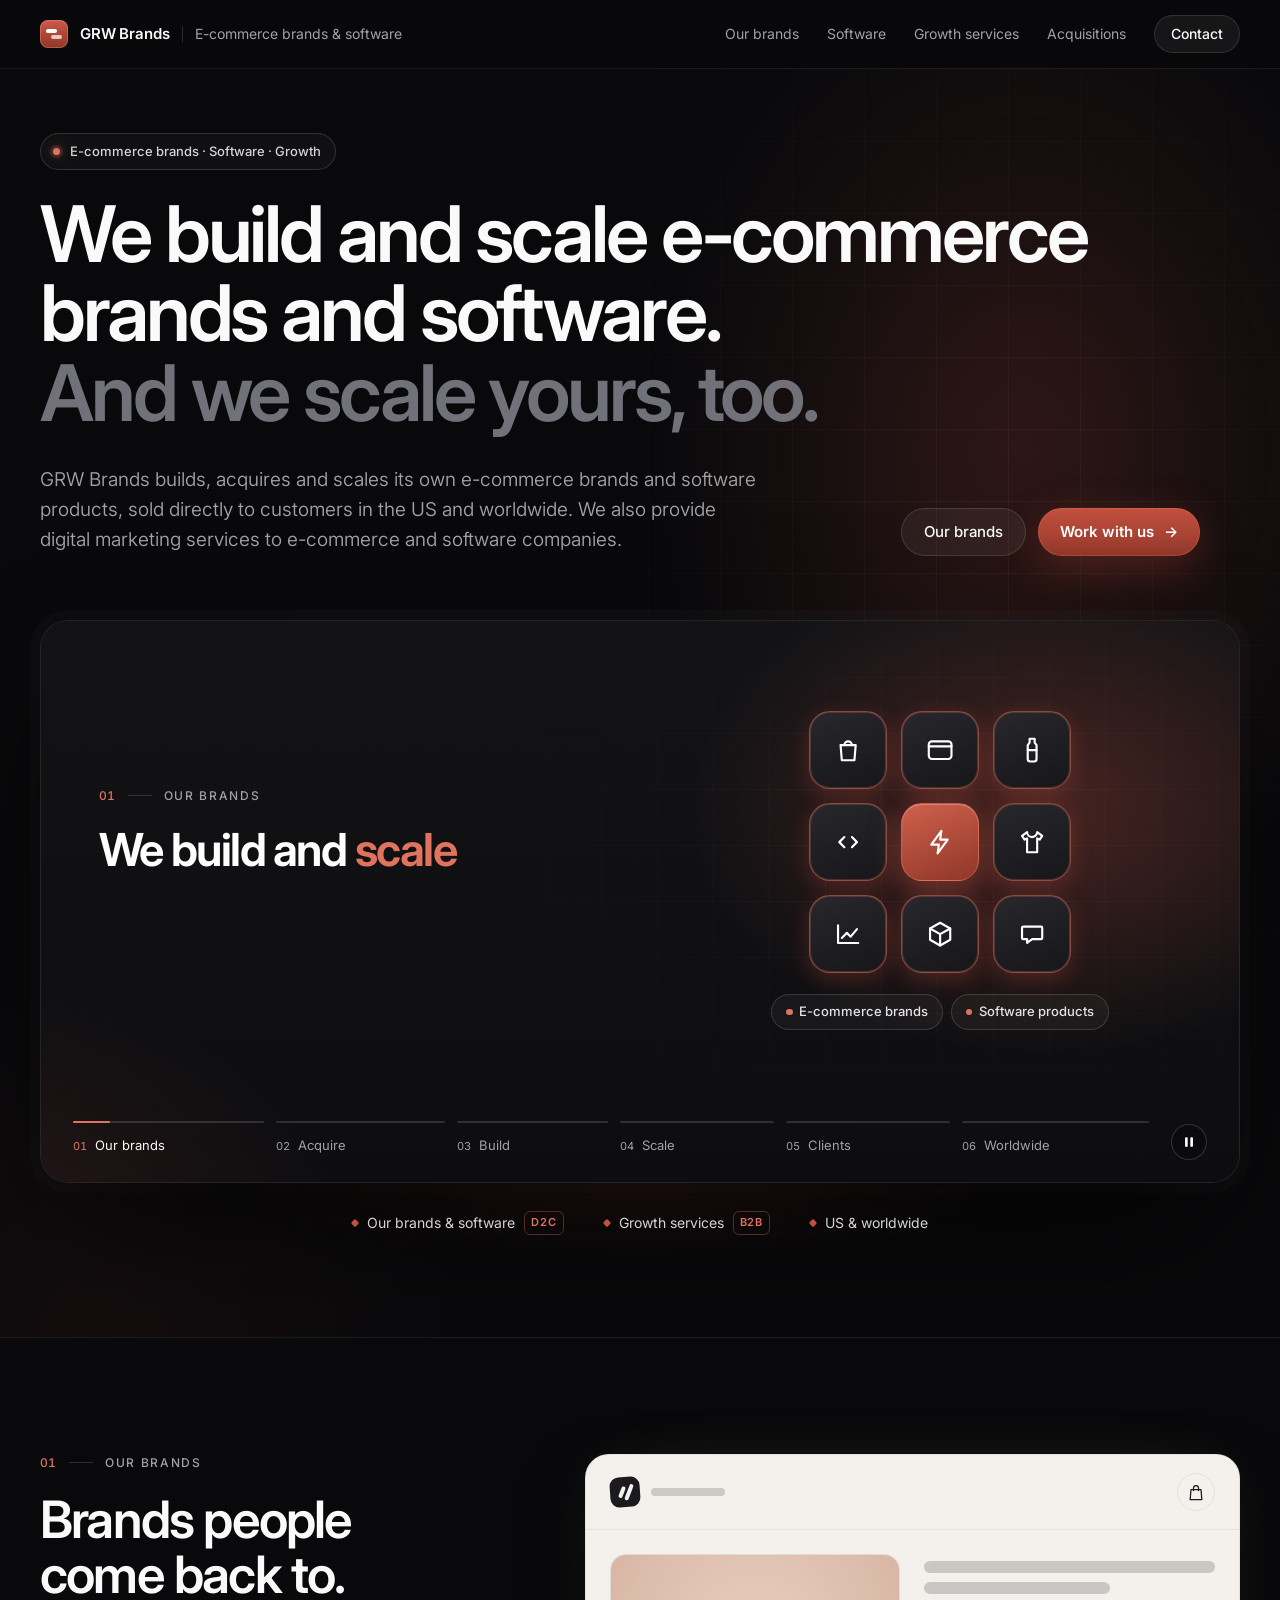
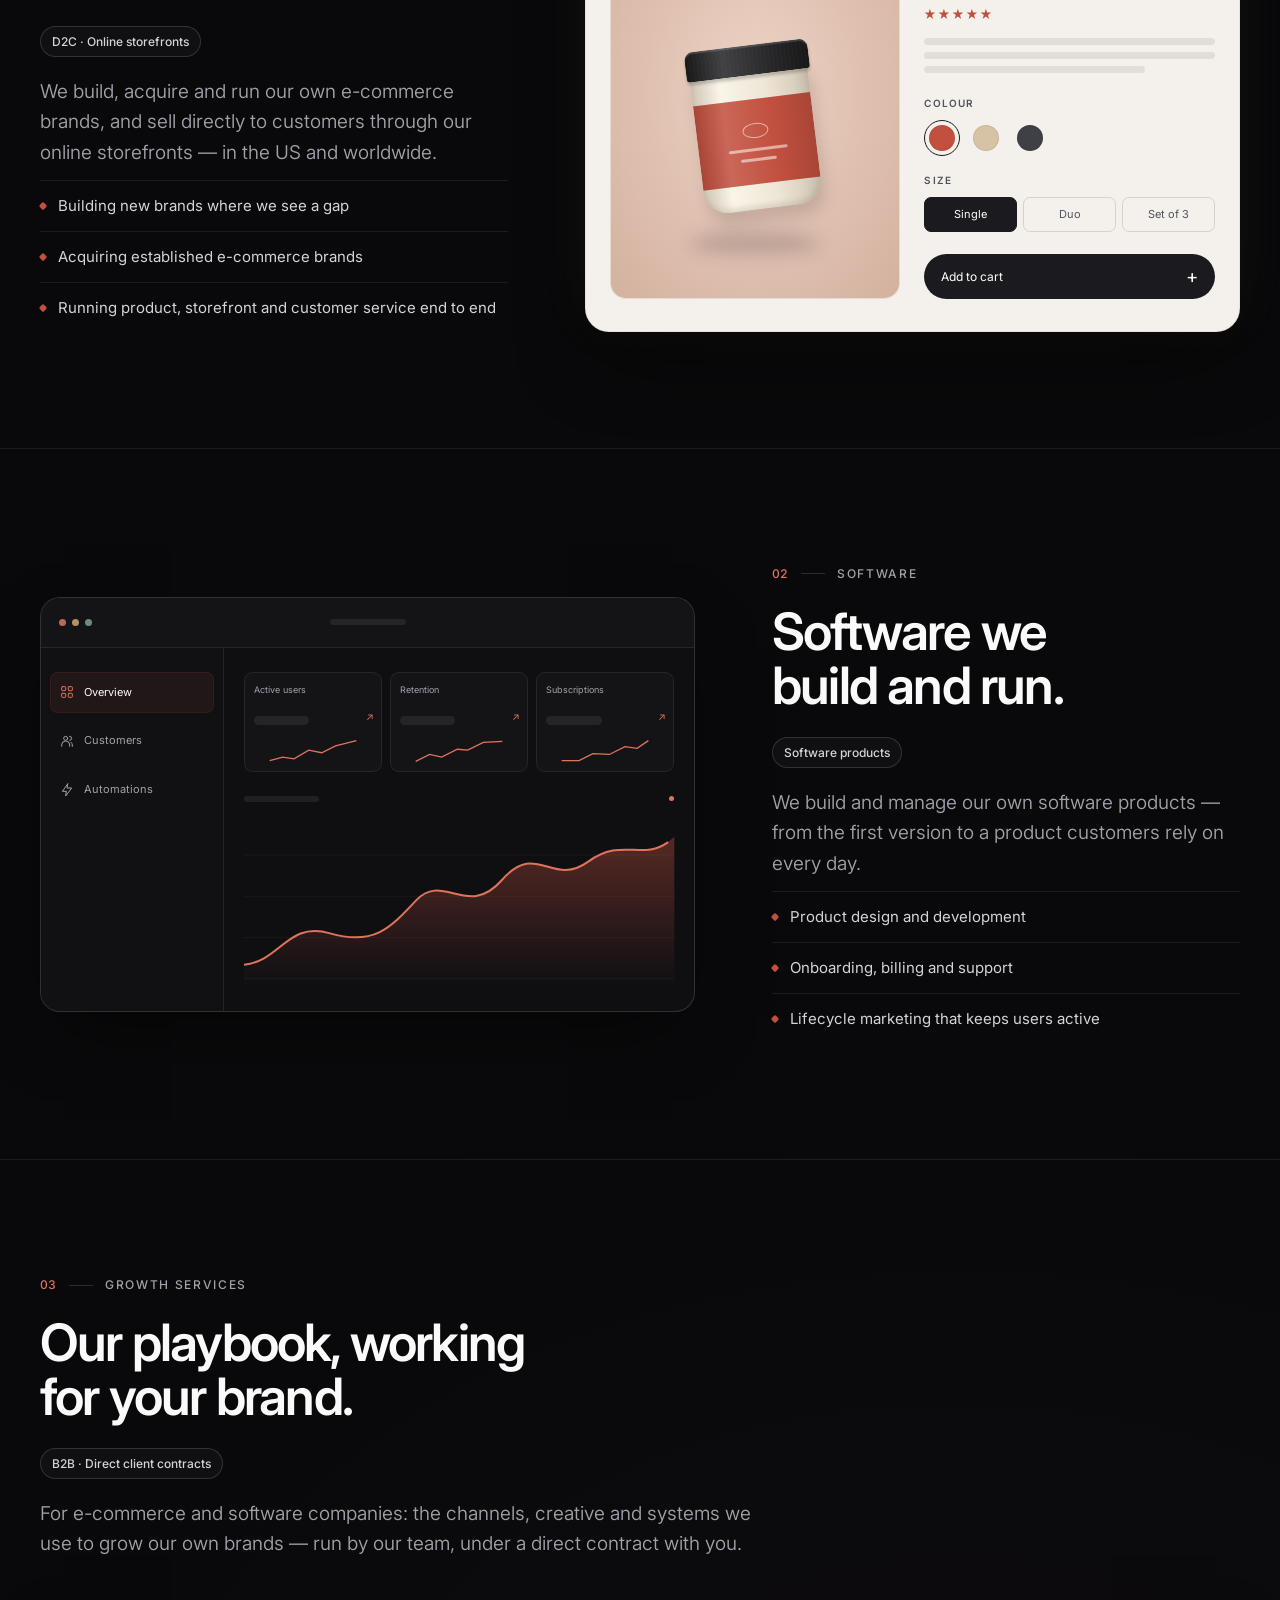
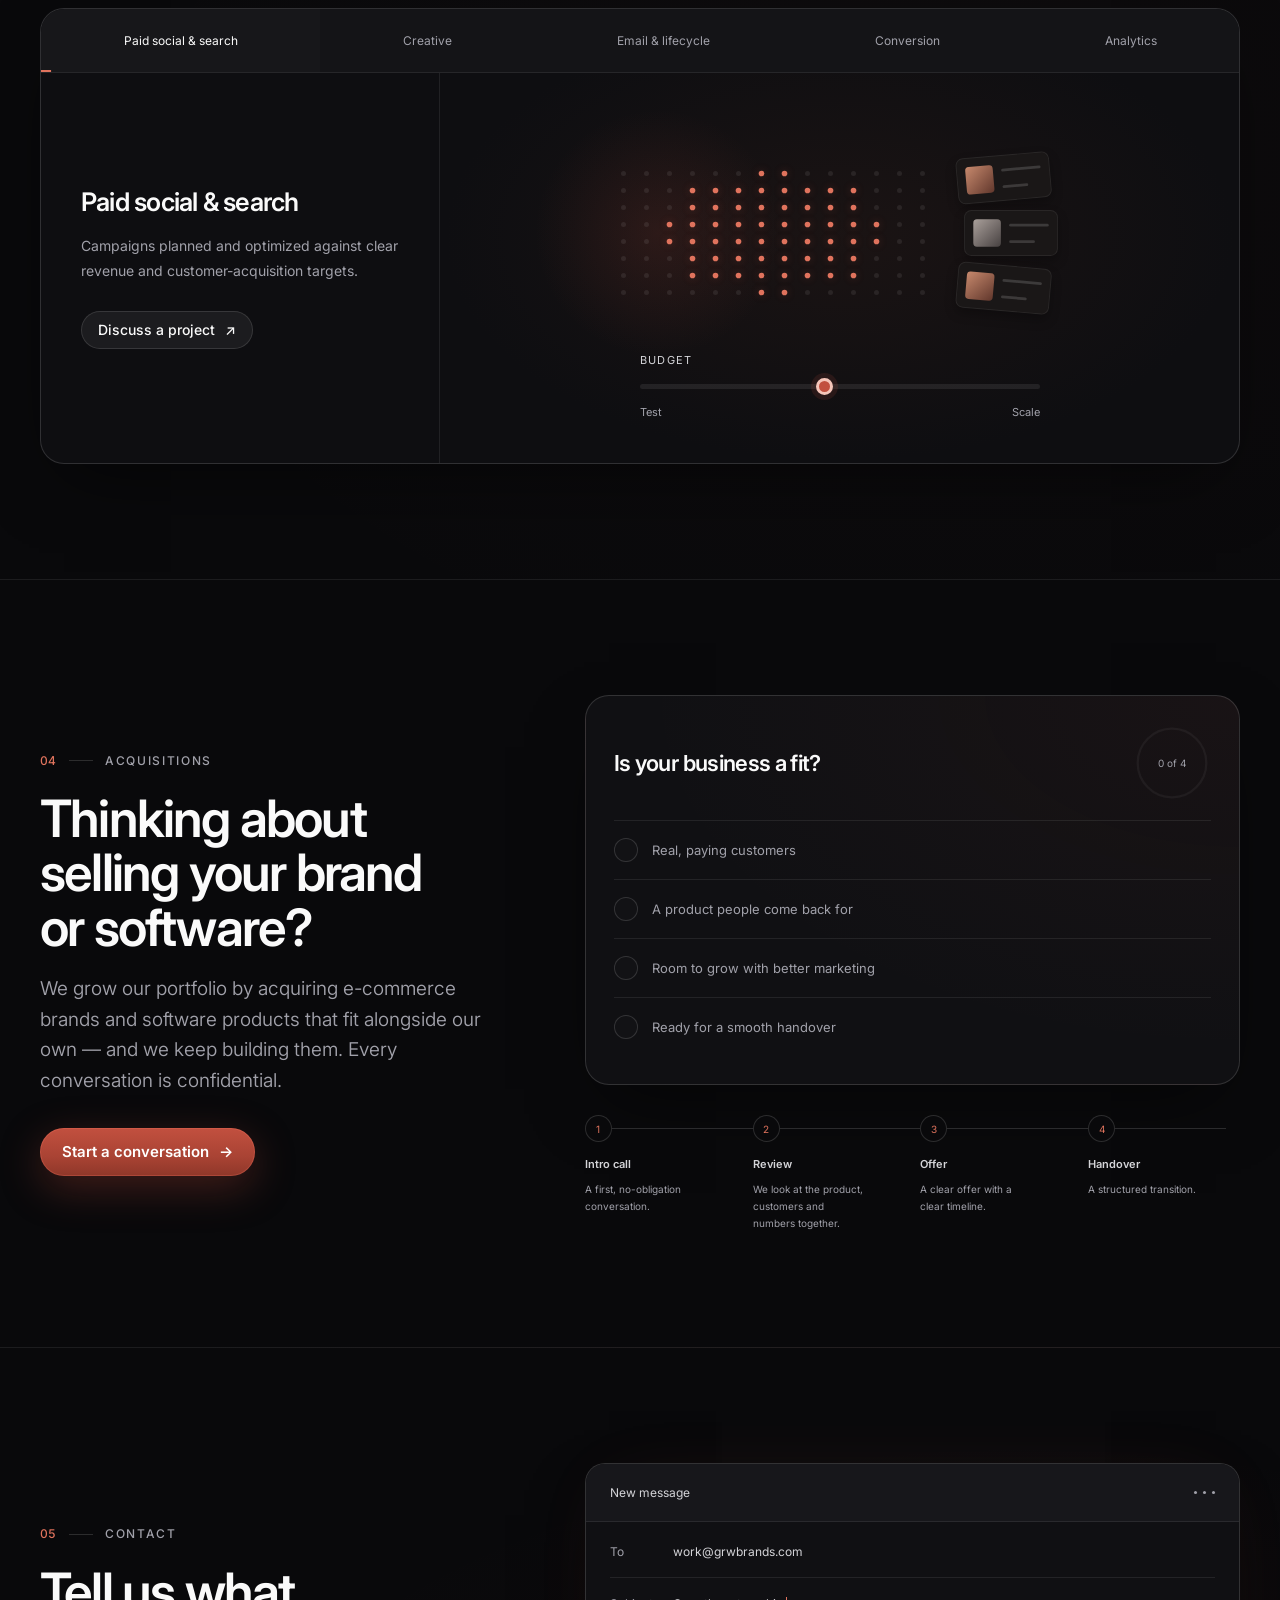
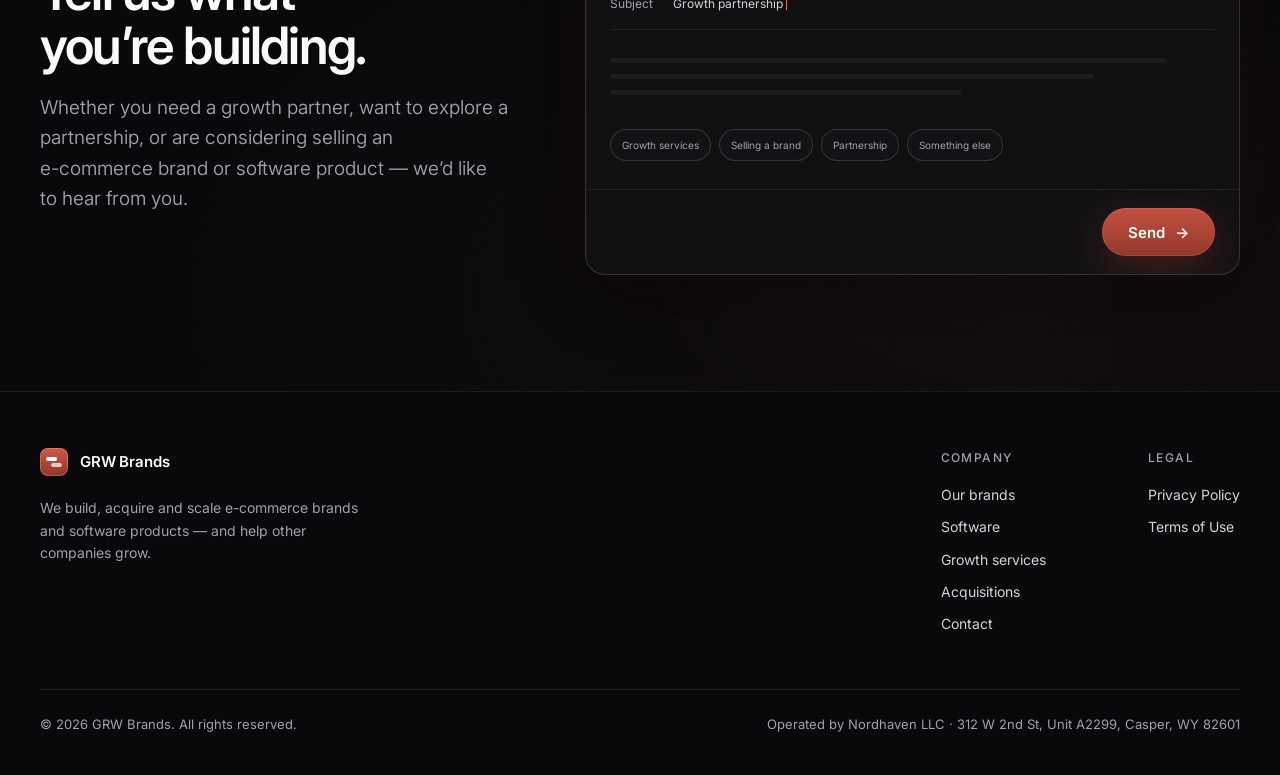
==== index.html @ 8c705f28 "GRW Brands website" ====
<!doctype html>
<html lang="en">
<head>
  <meta charset="utf-8">
  <meta name="viewport" content="width=device-width, initial-scale=1">
  <title>GRW Brands — E-commerce brands and software</title>
  <meta name="description" content="GRW Brands builds, acquires and scales e-commerce brands and software products, and provides digital marketing services to e-commerce and software companies in the US and worldwide.">
  <meta name="theme-color" content="#09090b">
  <link rel="canonical" href="https://grwbrands.com/">
  <meta property="og:url" content="https://grwbrands.com/">
  <meta property="og:type" content="website">
  <meta property="og:site_name" content="GRW Brands">
  <meta property="og:title" content="GRW Brands — E-commerce brands and software">
  <meta property="og:description" content="We build and scale e-commerce brands and software products — and put the same playbook to work for other companies.">
  <meta name="twitter:card" content="summary">
  <link rel="icon" href="assets/mark.svg" type="image/svg+xml">
  <link rel="preconnect" href="https://fonts.googleapis.com">
  <link rel="preconnect" href="https://fonts.gstatic.com" crossorigin>
  <link rel="stylesheet" href="https://fonts.googleapis.com/css2?family=Inter:wght@300..800&amp;display=swap">
  <link rel="stylesheet" href="assets/styles.css">
  <link rel="stylesheet" href="assets/sections.css">
  <script src="assets/site.js" defer></script>
  <script src="assets/sections.js" defer></script>
  <script type="application/ld+json">
  {
    "@context": "https://schema.org",
    "@type": "Organization",
    "name": "GRW Brands",
    "legalName": "Nordhaven LLC",
    "url": "https://grwbrands.com/",
    "description": "GRW Brands builds, acquires and scales e-commerce brands and software products, and provides digital marketing services to e-commerce and software companies in the US and worldwide.",
    "address": {
      "@type": "PostalAddress",
      "streetAddress": "312 W 2nd St, Unit A2299",
      "addressLocality": "Casper",
      "addressRegion": "WY",
      "postalCode": "82601",
      "addressCountry": "US"
    },
    "areaServed": "Worldwide",
    "email": "work@grwbrands.com"
  }
  </script>
</head>
<body>
  <a class="skip" href="#main">Skip to content</a>

  <header class="site-header">
    <div class="container header-inner">
      <a class="brand" href="./" aria-label="GRW Brands home">
        <img class="brand-mark" src="assets/mark.svg" alt="" width="28" height="28">
        <span class="brand-name">GRW Brands</span>
        <span class="brand-divider" aria-hidden="true"></span>
        <span class="brand-tagline"><span class="nw">E-commerce</span> brands &amp; software</span>
      </a>
      <nav class="nav" aria-label="Main">
        <a href="#brands">Our brands</a>
        <a href="#software">Software</a>
        <a href="#services">Growth services</a>
        <a href="#acquisitions">Acquisitions</a>
        <a class="btn btn-secondary btn-sm" href="#contact">Contact</a>
      </nav>
    </div>
  </header>

  <main id="main">

    <!-- Hero -->
    <section class="hero" aria-labelledby="hero-title">
      <div class="hero-bg" aria-hidden="true"></div>
      <div class="container">
        <div class="hero-top">
          <p class="eyebrow rise"><span class="dot" aria-hidden="true"></span><span><span class="nw">E-commerce</span> brands · Software · Growth</span></p>
          <h1 id="hero-title" class="rise rise-2">We build and scale <span class="nw">e-commerce</span> brands and software. <span class="soft">And we scale yours, too.</span></h1>
          <div class="hero-row rise rise-3">
            <p class="lead">GRW Brands builds, acquires and scales its own <span class="nw">e-commerce</span> brands and software products, sold directly to customers in the US and worldwide. We also provide digital marketing services to <span class="nw">e-commerce</span> and software companies.</p>
            <div class="actions">
              <a class="btn btn-secondary" href="#brands">Our brands</a>
              <a class="btn btn-primary" href="#contact">Work with us <span class="arrow" aria-hidden="true">→</span></a>
            </div>
          </div>
        </div>

        <!-- The film: a wide captioned banner made of HTML scenes, played by assets/site.js -->
        <div class="film rise rise-4" data-film data-state="playing" role="region" aria-label="Animated overview: we build and acquire e-commerce brands and software, run them hands-on, scale them with our own marketing engine, offer the same services to clients under direct contracts, and serve customers in the US and worldwide.">
          <div class="film-frame">
            <div class="film-bg" aria-hidden="true"></div>
            <div class="film-lines" aria-hidden="true"></div>
            <div class="film-grain" aria-hidden="true"></div>

            <div class="film-copy" aria-hidden="true">
              <p class="film-chapter"><span class="film-num">01</span><span class="film-label">Our brands</span></p>
              <p class="film-caption">We build and <b>scale</b></p>
            </div>

            <div class="film-stage">
              <div class="scenes" aria-hidden="true">

                  <!-- 1 · Portfolio -->
                  <section class="scene sc-portfolio is-active" data-label="Our brands" data-dur="5200" data-in="zoom">
                    <ol class="caps"><li data-t="0">We build and <b>scale</b></li><li data-t="1500">e-commerce brands</li><li data-t="3000">and <b>software.</b></li></ol>
                    <div class="tiles">
                      <span class="tile e"><svg viewBox="0 0 24 24"><path d="M6 8h12l-1 12H7L6 8z"/><path d="M9 8a3 3 0 0 1 6 0"/></svg></span>
                      <span class="tile s"><svg viewBox="0 0 24 24"><rect x="3" y="5" width="18" height="14" rx="2.5"/><path d="M3 9h18"/></svg></span>
                      <span class="tile e"><svg viewBox="0 0 24 24"><path d="M10 3h4v3l1.5 2v11a2 2 0 0 1-2 2h-3a2 2 0 0 1-2-2V8L10 6z"/><path d="M8.5 12h7"/></svg></span>
                      <span class="tile s"><svg viewBox="0 0 24 24"><path d="m9 8-4 4 4 4M15 8l4 4-4 4"/></svg></span>
                      <span class="tile accent"><svg viewBox="0 0 24 24"><path d="M13 3 5 14h6l-1 7 8-11h-6l1-7z"/></svg></span>
                      <span class="tile e"><svg viewBox="0 0 24 24"><path d="M8 4 4 7l2 3 2-1v11h8V9l2 1 2-3-4-3a4 4 0 0 1-8 0z"/></svg></span>
                      <span class="tile s"><svg viewBox="0 0 24 24"><path d="M4 19V5M4 19h16"/><path d="m7 15 4-4 3 3 5-6"/></svg></span>
                      <span class="tile e"><svg viewBox="0 0 24 24"><path d="M12 3l8 4.5v9L12 21l-8-4.5v-9L12 3z"/><path d="M12 12l8-4.5M12 12 4 7.5M12 12v9"/></svg></span>
                      <span class="tile s"><svg viewBox="0 0 24 24"><path d="M5 6h14a1 1 0 0 1 1 1v8a1 1 0 0 1-1 1h-7l-4 3v-3H5a1 1 0 0 1-1-1V7a1 1 0 0 1 1-1z"/></svg></span>
                    </div>
                    <div class="chips"><span class="chip c1"><i></i>E-commerce brands</span><span class="chip c2"><i></i>Software products</span></div>
                  </section>

                  <!-- 2 · Acquire -->
                  <section class="scene sc-acquire" data-label="Acquire" data-dur="6000" data-in="left">
                    <ol class="caps"><li data-t="0">We <b>acquire</b> brands</li><li data-t="1800">with real customers</li><li data-t="3500">and room to <b>grow.</b></li></ol>
                    <div class="ui-card review">
                      <div class="ui-head"><span class="ui-dot"></span>Acquisition review<span class="stamp">Acquired</span></div>
                      <ul class="checks">
                        <li><i class="tick"></i><span>Real product</span><em class="bar"></em></li>
                        <li><i class="tick"></i><span>Loyal customers</span><em class="bar"></em></li>
                        <li><i class="tick"></i><span>Room to grow</span><em class="bar"></em></li>
                      </ul>
                    </div>
                  </section>

                  <!-- 3 · Build -->
                  <section class="scene sc-build" data-label="Build" data-dur="6000" data-in="up">
                    <ol class="caps"><li data-t="0">We run them <b>hands-on:</b></li><li data-t="1900">product, storefront,</li><li data-t="3500">and every <b>customer.</b></li></ol>
                    <div class="store">
                      <div class="store-chrome"><i></i><i></i><i></i><span></span></div>
                      <div class="store-img"><span class="jar"></span></div>
                      <div class="store-info">
                        <span class="sk" style="--w:72%"></span>
                        <span class="sk sk-dim" style="--w:44%"></span>
                        <span class="stars"><i></i><i></i><i></i><i></i><i></i></span>
                        <span class="store-btn">Add to cart</span>
                      </div>
                    </div>
                    <div class="toasts">
                      <div class="toast"><i class="toast-ic"><svg viewBox="0 0 24 24"><path d="M6 8h12l-1 12H7L6 8z"/><path d="M9 8a3 3 0 0 1 6 0"/></svg></i><span><b>New order</b>Online store</span></div>
                      <div class="toast"><i class="toast-ic"><svg viewBox="0 0 24 24"><path d="M6 8h12l-1 12H7L6 8z"/><path d="M9 8a3 3 0 0 1 6 0"/></svg></i><span><b>New order</b>Online store</span></div>
                      <div class="toast"><i class="toast-ic"><svg viewBox="0 0 24 24"><rect x="3" y="5" width="18" height="14" rx="2.5"/><path d="M3 9h18"/></svg></i><span><b>New subscriber</b>Software</span></div>
                    </div>
                  </section>

                  <!-- 4 · Scale -->
                  <section class="scene sc-scale" data-label="Scale" data-dur="6600" data-in="zoom">
                    <ol class="caps"><li data-t="0">Then we <b>scale</b> them</li><li data-t="1900">with our own</li><li data-t="3000"><b>marketing engine.</b></li></ol>
                    <div class="ads">
                      <div class="ad a1"><span class="ad-tag">Ad</span><b>New drop</b><i class="ad-bar"></i></div>
                      <div class="ad a2"><span class="ad-tag">Ad</span><b>Made to last</b><i class="ad-bar"></i></div>
                      <div class="ad a3"><span class="ad-tag">Ad</span><b>Try it free</b><i class="ad-bar"></i></div>
                    </div>
                    <div class="channels"><span>Paid social</span><span>Search</span><span>Email</span><span>Creators</span></div>
                    <div class="growth">
                      <span class="g-label">Growth</span>
                      <svg viewBox="0 0 200 46">
                        <defs><linearGradient id="growth-fill" x1="0" y1="0" x2="0" y2="1"><stop offset="0" stop-color="#e0735d" stop-opacity=".35"/><stop offset="1" stop-color="#e0735d" stop-opacity="0"/></linearGradient></defs>
                        <path class="g-area" d="M0 42C24 40 34 36 50 35S78 33 92 27S118 24 132 19S162 11 176 8S194 5 200 4V46H0Z" fill="url(#growth-fill)"/>
                        <path class="g-line" pathLength="1" d="M0 42C24 40 34 36 50 35S78 33 92 27S118 24 132 19S162 11 176 8S194 5 200 4"/>
                      </svg>
                      <i class="g-dot"></i>
                    </div>
                  </section>

                  <!-- 5 · Clients -->
                  <section class="scene sc-clients" data-label="Clients" data-dur="6000" data-in="left">
                    <ol class="caps"><li data-t="0">We run the same engine</li><li data-t="1900">for <b>other brands</b> too —</li><li data-t="3600">under direct <b>contracts.</b></li></ol>
                    <div class="doc-stack">
                      <div class="doc-back"></div>
                      <div class="doc">
                        <span class="doc-kicker">Agreement</span>
                        <span class="doc-title">Growth services</span>
                        <span class="sk" style="--w:92%"></span>
                        <span class="sk" style="--w:80%"></span>
                        <span class="sk" style="--w:86%"></span>
                        <span class="sk" style="--w:58%"></span>
                        <span class="doc-scope"><span>Paid social</span><span>Email</span><span>Conversion</span></span>
                        <span class="signs">
                          <span class="sign"><svg viewBox="0 0 120 40"><path class="sig" pathLength="1" d="M5 28c8-14 14-20 18-16s-6 18 0 16 10-18 16-14-2 14 4 12 8-10 14-8 6 8 12 6 10-6 16-4"/></svg><span>Client</span></span>
                          <span class="sign"><svg viewBox="0 0 120 40"><path class="sig" pathLength="1" d="M6 26c10-2 14-14 20-12s-4 16 4 14 12-16 18-12-4 12 4 12 14-8 20-6 10 4 20 0"/></svg><span>GRW Brands</span></span>
                        </span>
                        <span class="signed">Signed</span>
                      </div>
                    </div>
                  </section>

                  <!-- 6 · Worldwide -->
                  <section class="scene sc-global" data-label="Worldwide" data-dur="5800" data-in="zoom">
                    <ol class="caps"><li data-t="0">Customers across</li><li data-t="1500">the <b>United States</b></li><li data-t="3000">and <b>worldwide.</b></li></ol>
                    <canvas class="globe" width="480" height="480"></canvas>
                    <div class="chips"><span class="chip c1"><i></i>United States</span><span class="chip c2"><i></i>Worldwide</span></div>
                  </section>
              </div>
            </div>

            <div class="film-bar">
              <div class="film-chapters">
                <button class="chap" type="button" aria-label="Chapter 1 of 6: Our brands"><i></i><span class="chap-num">01</span><span class="chap-name">Our brands</span></button>
                <button class="chap" type="button" aria-label="Chapter 2 of 6: Acquire"><i></i><span class="chap-num">02</span><span class="chap-name">Acquire</span></button>
                <button class="chap" type="button" aria-label="Chapter 3 of 6: Build"><i></i><span class="chap-num">03</span><span class="chap-name">Build</span></button>
                <button class="chap" type="button" aria-label="Chapter 4 of 6: Scale"><i></i><span class="chap-num">04</span><span class="chap-name">Scale</span></button>
                <button class="chap" type="button" aria-label="Chapter 5 of 6: Clients"><i></i><span class="chap-num">05</span><span class="chap-name">Clients</span></button>
                <button class="chap" type="button" aria-label="Chapter 6 of 6: Worldwide"><i></i><span class="chap-num">06</span><span class="chap-name">Worldwide</span></button>
              </div>
              <button class="film-toggle" type="button" aria-label="Pause animation">
                <svg class="i-pause" viewBox="0 0 16 16" aria-hidden="true"><rect x="3.5" y="2.5" width="3" height="11" rx="1"/><rect x="9.5" y="2.5" width="3" height="11" rx="1"/></svg>
                <svg class="i-play" viewBox="0 0 16 16" aria-hidden="true"><path d="M4.5 2.9v10.2a.8.8 0 0 0 1.2.7l8.1-5.1a.8.8 0 0 0 0-1.4L5.7 2.2a.8.8 0 0 0-1.2.7z"/></svg>
              </button>
            </div>
          </div>
        </div>

        <ul class="hero-meta rise rise-5">
          <li>Our brands &amp; software <em>D2C</em></li>
          <li>Growth services <em>B2B</em></li>
          <li>US &amp; worldwide</li>
        </ul>
      </div>
    </section>

    <!-- Interactive illustrations: all product, customer, and chart content is illustrative. -->
    <section class="section feat" id="brands" aria-labelledby="shop-heading">
      <div class="container feat-grid">
        <div class="feat-copy">
          <p class="kicker"><span class="idx">01</span>Our brands</p>
          <h2 class="title" id="shop-heading">Brands people come back to.</h2>
          <div class="feat-tag"><span class="tag">D2C · Online storefronts</span></div>
          <p class="lead">We build, acquire and run our own <span class="nw">e-commerce</span> brands, and sell directly to customers through our online storefronts — in the US and worldwide.</p>
          <ul class="ticks">
            <li>Building new brands where we see a gap</li>
            <li>Acquiring established <span class="nw">e-commerce</span> brands</li>
            <li>Running product, storefront and customer service end to end</li>
          </ul>
        </div>
        <div class="feat-stage">
          <div class="shop" data-shop role="region" aria-label="Interactive storefront illustration">
            <div class="shop-top">
              <div class="shop-identity" aria-hidden="true"><span class="shop-logo"><i></i><i></i></span><span class="shop-skeleton shop-wordmark"></span></div>
              <button class="shop-cart" type="button" aria-label="Cart, empty">
                <svg viewBox="0 0 24 24" aria-hidden="true"><path d="M6 8h12l1 12H5L6 8ZM9 9V6a3 3 0 0 1 6 0v3"/></svg>
                <span class="shop-count" hidden>0</span>
              </button>
            </div>
            <div class="shop-body">
              <div class="shop-image" aria-hidden="true">
                <div class="shop-halo" data-colour="Clay"></div><div class="shop-halo" data-colour="Sand"></div><div class="shop-halo" data-colour="Graphite"></div>
                <div class="shop-floor"></div><div class="shop-product"><div class="shop-lid"></div><div class="shop-jar"><div class="shop-band"><i></i><i></i><i></i></div></div></div>
              </div>
              <div class="shop-detail">
                <div class="shop-title-bars" aria-hidden="true"><span class="shop-skeleton"></span><span class="shop-skeleton"></span></div>
                <div class="shop-stars" aria-hidden="true"><i></i><i></i><i></i><i></i><i></i></div>
                <div class="shop-text-bars" aria-hidden="true"><span class="shop-skeleton"></span><span class="shop-skeleton"></span><span class="shop-skeleton"></span></div>
                <div class="shop-label" id="shop-colour-label">Colour</div>
                <div class="shop-swatches" role="group" aria-labelledby="shop-colour-label">
                  <button class="shop-swatch" type="button" data-colour="Clay" aria-label="Clay" aria-pressed="true" style="--swatch:#c2503f"></button>
                  <button class="shop-swatch" type="button" data-colour="Sand" aria-label="Sand" aria-pressed="false" style="--swatch:#d6c2a4"></button>
                  <button class="shop-swatch" type="button" data-colour="Graphite" aria-label="Graphite" aria-pressed="false" style="--swatch:#3f3f46"></button>
                </div>
                <div class="shop-label" id="shop-size-label">Size</div>
                <div class="shop-sizes" role="group" aria-labelledby="shop-size-label">
                  <button class="shop-size" type="button" aria-pressed="true">Single</button><button class="shop-size" type="button" aria-pressed="false">Duo</button><button class="shop-size" type="button" aria-pressed="false">Set of 3</button>
                </div>
                <button class="shop-add" type="button">Add to cart <span aria-hidden="true">+</span></button>
              </div>
            </div>
            <div class="shop-toast" role="status" aria-live="polite" aria-atomic="true"></div>
          </div>
        </div>
      </div>
    </section>

    <section class="section feat reverse feat-reverse" id="software" aria-labelledby="app-heading">
      <div class="container feat-grid">
        <div class="feat-copy">
          <p class="kicker"><span class="idx">02</span>Software</p>
          <h2 class="title" id="app-heading">Software we build and run.</h2>
          <div class="feat-tag"><span class="tag">Software products</span></div>
          <p class="lead">We build and manage our own software products — from the first version to a product customers rely on every day.</p>
          <ul class="ticks"><li>Product design and development</li><li>Onboarding, billing and support</li><li>Lifecycle marketing that keeps users active</li></ul>
        </div>
        <div class="feat-stage">
          <div class="app" data-app role="region" aria-label="Interactive software illustration">
            <div class="app-top"><span class="app-traffic" aria-hidden="true"><i></i><i></i><i></i></span><span class="app-skeleton app-window-title" aria-hidden="true"></span></div>
            <div class="app-layout">
              <div class="app-sidebar" role="tablist" aria-label="Software views">
                <button class="app-tab" type="button" role="tab" id="app-tab-overview" aria-controls="app-overview" aria-selected="true"><svg viewBox="0 0 24 24" aria-hidden="true"><rect x="4" y="4" width="6" height="6" rx="1"/><rect x="14" y="4" width="6" height="6" rx="1"/><rect x="4" y="14" width="6" height="6" rx="1"/><rect x="14" y="14" width="6" height="6" rx="1"/></svg>Overview</button>
                <button class="app-tab" type="button" role="tab" id="app-tab-customers" aria-controls="app-customers" aria-selected="false" tabindex="-1"><svg viewBox="0 0 24 24" aria-hidden="true"><circle cx="10" cy="8" r="3"/><path d="M4 20v-2a6 6 0 0 1 12 0v2M16 5a3 3 0 0 1 0 6M20 20v-2a6 6 0 0 0-2-4"/></svg>Customers</button>
                <button class="app-tab" type="button" role="tab" id="app-tab-automations" aria-controls="app-automations" aria-selected="false" tabindex="-1"><svg viewBox="0 0 24 24" aria-hidden="true"><path d="m13 3-8 11h6l-1 7 9-12h-7l1-6Z"/></svg>Automations</button>
              </div>
              <div class="app-panels">
                <div class="app-panel" role="tabpanel" id="app-overview" aria-labelledby="app-tab-overview" tabindex="0">
                  <div class="app-stats">
                    <div class="app-stat"><span>Active users</span><i aria-hidden="true">↗</i><span class="app-skeleton" aria-hidden="true"></span><svg viewBox="0 0 100 30" aria-hidden="true"><path d="M0 26 15 22 28 24 45 14 60 17 76 9 100 3"/></svg></div>
                    <div class="app-stat"><span>Retention</span><i aria-hidden="true">↗</i><span class="app-skeleton" aria-hidden="true"></span><svg viewBox="0 0 100 30" aria-hidden="true"><path d="M0 27 16 19 30 22 48 13 60 14 78 5 100 4"/></svg></div>
                    <div class="app-stat"><span>Subscriptions</span><i aria-hidden="true">↗</i><span class="app-skeleton" aria-hidden="true"></span><svg viewBox="0 0 100 30" aria-hidden="true"><path d="M0 26 20 26 36 18 55 19 73 10 87 12 100 3"/></svg></div>
                  </div>
                  <div class="app-chart" aria-hidden="true">
                    <div class="app-chart-heading"><span class="app-skeleton"></span><i></i></div>
                    <svg viewBox="0 0 400 200" preserveAspectRatio="none">
                      <defs><linearGradient id="app-area-gradient" x1="0" y1="0" x2="0" y2="1"><stop stop-color="#c2503f" stop-opacity=".4"/><stop offset="1" stop-color="#c2503f" stop-opacity="0"/></linearGradient></defs>
                      <path class="app-gridlines" d="M0 40H400M0 90H400M0 140H400M0 190H400"/>
                      <path class="app-area" d="M0 173C35 168 40 120 80 135S135 130 160 95S208 118 240 70S286 80 320 48S373 52 400 18V200H0Z"/>
                      <path class="app-curve" pathLength="1" d="M0 173C35 168 40 120 80 135S135 130 160 95S208 118 240 70S286 80 320 48S373 52 400 18"/>
                      <g class="app-guide"><path d="M0 0V200"/><circle r="4"/></g>
                    </svg>
                  </div>
                </div>
                <div class="app-panel" role="tabpanel" id="app-customers" aria-labelledby="app-tab-customers" tabindex="0" hidden>
                  <div class="app-panel-label">Customers</div>
                  <div class="app-customer"><i class="app-avatar" aria-hidden="true"></i><span class="app-person" aria-hidden="true"><i class="app-skeleton"></i><i class="app-skeleton"></i></span><span class="app-status app-status-active">Active</span></div>
                  <div class="app-customer"><i class="app-avatar" aria-hidden="true"></i><span class="app-person" aria-hidden="true"><i class="app-skeleton"></i><i class="app-skeleton"></i></span><span class="app-status">Trial</span></div>
                  <div class="app-customer"><i class="app-avatar" aria-hidden="true"></i><span class="app-person" aria-hidden="true"><i class="app-skeleton"></i><i class="app-skeleton"></i></span><span class="app-status app-status-active">Active</span></div>
                  <div class="app-customer"><i class="app-avatar" aria-hidden="true"></i><span class="app-person" aria-hidden="true"><i class="app-skeleton"></i><i class="app-skeleton"></i></span><span class="app-status">New</span></div>
                  <div class="app-customer"><i class="app-avatar" aria-hidden="true"></i><span class="app-person" aria-hidden="true"><i class="app-skeleton"></i><i class="app-skeleton"></i></span><span class="app-status app-status-active">Active</span></div>
                </div>
                <div class="app-panel" role="tabpanel" id="app-automations" aria-labelledby="app-tab-automations" tabindex="0" hidden>
                  <div class="app-panel-label">Automations</div>
                  <div class="app-automation"><svg viewBox="0 0 24 24" aria-hidden="true"><rect x="3" y="5" width="18" height="14" rx="3"/><path d="m3 7 9 6 9-6"/></svg><span class="app-automation-name" id="app-welcome">Welcome series</span><span class="app-live">Live</span><button class="app-switch" type="button" role="switch" aria-checked="true" aria-labelledby="app-welcome"><i></i></button></div>
                  <div class="app-automation"><svg viewBox="0 0 24 24" aria-hidden="true"><circle cx="12" cy="12" r="9"/><path d="M12 7v5l3 2"/></svg><span class="app-automation-name" id="app-trial">Trial ending reminder</span><span class="app-live">Live</span><button class="app-switch" type="button" role="switch" aria-checked="true" aria-labelledby="app-trial"><i></i></button></div>
                  <div class="app-automation"><svg viewBox="0 0 24 24" aria-hidden="true"><path d="M4 10a8 8 0 1 1 1 8M4 4v6h6"/></svg><span class="app-automation-name" id="app-winback">Win-back</span><span class="app-live" data-paused>Paused</span><button class="app-switch" type="button" role="switch" aria-checked="false" aria-labelledby="app-winback"><i></i></button></div>
                </div>
              </div>
            </div>
          </div>
        </div>
      </div>
    </section>

    <section class="section studio" id="services" aria-labelledby="studio-heading">
      <div class="container">
        <div class="studio-head">
          <p class="kicker"><span class="idx">03</span>Growth services</p>
          <h2 class="title" id="studio-heading">Our playbook, working for your brand.</h2>
          <div class="feat-tag"><span class="tag">B2B · Direct client contracts</span></div>
          <p class="lead">For <span class="nw">e-commerce</span> and software companies: the channels, creative and systems we use to grow our own brands — run by our team, under a direct contract with you.</p>
        </div>
        <div class="studio-panel" data-studio role="region" aria-label="Interactive growth services illustrations">
          <div class="studio-tabs" role="tablist" aria-label="Growth services">
            <button class="studio-tab" role="tab" type="button" id="studio-tab-paid" aria-controls="studio-paid" aria-selected="true">Paid social &amp; search<i aria-hidden="true"></i></button>
            <button class="studio-tab" role="tab" type="button" id="studio-tab-creative" aria-controls="studio-creative" aria-selected="false" tabindex="-1">Creative<i aria-hidden="true"></i></button>
            <button class="studio-tab" role="tab" type="button" id="studio-tab-email" aria-controls="studio-email" aria-selected="false" tabindex="-1">Email &amp; lifecycle<i aria-hidden="true"></i></button>
            <button class="studio-tab" role="tab" type="button" id="studio-tab-conversion" aria-controls="studio-conversion" aria-selected="false" tabindex="-1">Conversion<i aria-hidden="true"></i></button>
            <button class="studio-tab" role="tab" type="button" id="studio-tab-analytics" aria-controls="studio-analytics" aria-selected="false" tabindex="-1">Analytics<i aria-hidden="true"></i></button>
          </div>
          <div class="studio-panels">
            <div class="studio-body" role="tabpanel" id="studio-paid" aria-labelledby="studio-tab-paid" tabindex="0">
              <div class="studio-copy"><h3>Paid social &amp; search</h3><p>Campaigns planned and optimized against clear revenue and customer-acquisition targets.</p><a class="btn btn-secondary btn-sm studio-cta" href="#contact">Discuss a project <span class="arrow" aria-hidden="true">↗</span></a></div>
              <div class="studio-stage studio-paid-stage">
                <div class="studio-audience-scene" aria-hidden="true"><div class="studio-glow"></div><div class="studio-dot-grid"></div><div class="studio-mini-ads"><div class="studio-mini-ad"><i></i><span></span><span></span></div><div class="studio-mini-ad"><i></i><span></span><span></span></div><div class="studio-mini-ad"><i></i><span></span><span></span></div></div></div>
                <div class="studio-budget"><label for="studio-budget">Budget</label><input id="studio-budget" class="studio-range" type="range" min="0" max="100" value="24" aria-valuetext="Test"><div class="studio-range-labels"><span>Test</span><span>Scale</span></div></div>
              </div>
            </div>
            <div class="studio-body" role="tabpanel" id="studio-creative" aria-labelledby="studio-tab-creative" tabindex="0" hidden>
              <div class="studio-copy"><h3>Creative</h3><p>Ad creative, video and content made for performance channels, and tested continuously.</p><a class="btn btn-secondary btn-sm studio-cta" href="#contact">Discuss a project <span class="arrow" aria-hidden="true">↗</span></a></div>
              <div class="studio-stage studio-creative-stage"><div class="studio-ad-deck"><div class="studio-ad" data-angle="0"><span>Ad</span><b>New drop</b><i aria-hidden="true"></i></div><div class="studio-ad" data-angle="1"><span>Ad</span><b>Made to last</b><i aria-hidden="true"></i></div><div class="studio-ad" data-angle="2"><span>Ad</span><b>Try it free</b><i aria-hidden="true"></i></div></div><button class="btn btn-secondary btn-sm studio-new-angle" type="button">New angle <span aria-hidden="true">↗</span></button></div>
            </div>
            <div class="studio-body" role="tabpanel" id="studio-email" aria-labelledby="studio-tab-email" tabindex="0" hidden>
              <div class="studio-copy"><h3>Email &amp; lifecycle</h3><p>Automated flows and campaigns that turn first-time buyers and trial users into loyal, repeat customers.</p><a class="btn btn-secondary btn-sm studio-cta" href="#contact">Discuss a project <span class="arrow" aria-hidden="true">↗</span></a></div>
              <div class="studio-stage studio-email-stage"><div class="studio-flow" role="group" aria-label="Email flow"><button class="studio-node" type="button" aria-pressed="true"><svg viewBox="0 0 24 24" aria-hidden="true"><circle cx="10" cy="8" r="3"/><path d="M4 20v-2a6 6 0 0 1 12 0M19 7v6M16 10h6"/></svg><span>Signs up</span></button><i class="studio-connector" aria-hidden="true"></i><button class="studio-node" type="button" aria-pressed="false"><svg viewBox="0 0 24 24" aria-hidden="true"><rect x="3" y="5" width="18" height="14" rx="3"/><path d="m3 7 9 6 9-6"/></svg><span>Welcome</span></button><i class="studio-connector" aria-hidden="true"></i><button class="studio-node" type="button" aria-pressed="false"><svg viewBox="0 0 24 24" aria-hidden="true"><path d="M9 18h6M10 21h4M8 13a6 6 0 1 1 8 0l-1 2H9l-1-2Z"/></svg><span>Tips</span></button><i class="studio-connector" aria-hidden="true"></i><button class="studio-node" type="button" aria-pressed="false"><svg viewBox="0 0 24 24" aria-hidden="true"><path d="M4 10a8 8 0 1 1 1 8M4 4v6h6"/></svg><span>Comes back</span></button></div><div class="studio-email-preview"><div class="studio-email-subject" aria-live="polite">Welcome — start here</div><div class="studio-email-lines" aria-hidden="true"><i></i><i></i><i></i><span></span></div></div></div>
            </div>
            <div class="studio-body" role="tabpanel" id="studio-conversion" aria-labelledby="studio-tab-conversion" tabindex="0" hidden>
              <div class="studio-copy"><h3>Conversion</h3><p>Landing pages, storefronts and checkout flows, improved through structured testing.</p><a class="btn btn-secondary btn-sm studio-cta" href="#contact">Discuss a project <span class="arrow" aria-hidden="true">↗</span></a></div>
              <div class="studio-stage studio-conversion-stage"><div class="studio-variants"><div class="studio-variant"><div class="studio-variant-label">Variant A</div><div class="studio-page" aria-hidden="true"><div class="studio-page-nav"><i></i><i></i><i></i></div><div class="studio-page-hero"></div><div class="studio-page-lines"><i></i><i></i></div><div class="studio-page-button"></div><div class="studio-page-tiles"><i></i><i></i><i></i></div></div><div class="studio-result" aria-hidden="true"><i></i></div></div><div class="studio-variant studio-variant-b"><div class="studio-variant-label">Variant B <span class="studio-winner" role="status" hidden>Winner</span></div><div class="studio-page" aria-hidden="true"><div class="studio-page-nav"><i></i><i></i><i></i></div><div class="studio-page-hero"></div><div class="studio-page-lines"><i></i><i></i></div><div class="studio-page-button"></div><div class="studio-page-tiles"><i></i><i></i><i></i></div></div><div class="studio-result" aria-hidden="true"><i></i></div></div></div><button class="btn btn-secondary btn-sm studio-run" type="button">Run test <span aria-hidden="true">→</span></button></div>
            </div>
            <div class="studio-body" role="tabpanel" id="studio-analytics" aria-labelledby="studio-tab-analytics" tabindex="0" hidden>
              <div class="studio-copy"><h3>Analytics</h3><p>Tracking, attribution and reporting that put a reliable number behind every decision.</p><a class="btn btn-secondary btn-sm studio-cta" href="#contact">Discuss a project <span class="arrow" aria-hidden="true">↗</span></a></div>
              <div class="studio-stage studio-analytics-stage"><div class="studio-channels" role="group" aria-label="Chart channels"><button class="studio-channel" type="button" aria-pressed="true">Paid social</button><button class="studio-channel" type="button" aria-pressed="true">Search</button><button class="studio-channel" type="button" aria-pressed="true">Email</button><button class="studio-channel" type="button" aria-pressed="true">Creators</button></div><div class="studio-analytics-chart" aria-hidden="true"><svg viewBox="0 0 560 230" preserveAspectRatio="none"><path class="studio-chart-grid" d="M0 45H560M0 100H560M0 155H560M0 210H560"/><path class="studio-layer" d="M0 197C90 198 95 158 180 168S270 132 355 133S465 90 560 85V230H0Z"/><path class="studio-layer" d="M0 175C90 173 95 127 180 140S270 106 355 103S465 60 560 54L560 85C465 90 440 133 355 133S265 168 180 168S90 198 0 197Z"/><path class="studio-layer" d="M0 152C90 151 95 104 180 116S270 84 355 79S465 36 560 30L560 54C465 60 440 103 355 103S265 140 180 140S90 173 0 175Z"/><path class="studio-layer" d="M0 132C90 132 95 82 180 94S270 62 355 57S465 15 560 9L560 30C465 36 440 79 355 79S265 116 180 116S90 151 0 152Z"/><path class="studio-chart-guide" d="M0 0V230"/></svg></div></div>
            </div>
          </div>
        </div>
      </div>
    </section>

    <section class="section feat" id="acquisitions" aria-labelledby="fit-heading">
      <div class="container feat-grid">
        <div class="feat-copy"><p class="kicker"><span class="idx">04</span>Acquisitions</p><h2 class="title" id="fit-heading">Thinking about selling your brand or software?</h2><p class="lead">We grow our portfolio by acquiring <span class="nw">e-commerce</span> brands and software products that fit alongside our own — and we keep building them. Every conversation is confidential.</p><div class="feat-action"><a class="btn btn-primary" href="mailto:work@grwbrands.com?subject=Acquisition%20enquiry">Start a conversation <span class="arrow" aria-hidden="true">→</span></a></div></div>
        <div class="feat-stage">
          <div class="fit" data-fit role="region" aria-label="Acquisition fit check">
            <div class="fit-header"><h3>Is your business a fit?</h3><div class="fit-progress"><svg viewBox="0 0 100 100" aria-hidden="true"><circle class="fit-ring-track" cx="50" cy="50" r="44"/><circle class="fit-ring" cx="50" cy="50" r="44" pathLength="1"/></svg><span class="fit-count" aria-live="polite" aria-atomic="true">0 of 4</span></div></div>
            <div class="fit-criteria"><button class="fit-row" type="button" aria-pressed="false"><i aria-hidden="true"></i><span>Real, paying customers</span></button><button class="fit-row" type="button" aria-pressed="false"><i aria-hidden="true"></i><span>A product people come back for</span></button><button class="fit-row" type="button" aria-pressed="false"><i aria-hidden="true"></i><span>Room to grow with better marketing</span></button><button class="fit-row" type="button" aria-pressed="false"><i aria-hidden="true"></i><span>Ready for a smooth handover</span></button></div>
            <div class="fit-success" hidden><a class="btn btn-primary btn-sm" href="mailto:work@grwbrands.com?subject=Acquisition%20enquiry">Let's talk <span class="arrow" aria-hidden="true">→</span></a></div>
          </div>
          <ol class="fit-process"><li><span class="fit-step" aria-hidden="true">1</span><h3>Intro call</h3><p>A first, no-obligation conversation.</p></li><li><span class="fit-step" aria-hidden="true">2</span><h3>Review</h3><p>We look at the product, customers and numbers together.</p></li><li><span class="fit-step" aria-hidden="true">3</span><h3>Offer</h3><p>A clear offer with a clear timeline.</p></li><li><span class="fit-step" aria-hidden="true">4</span><h3>Handover</h3><p>A structured transition.</p></li></ol>
        </div>
      </div>
    </section>

    <section class="section mail" id="contact" aria-labelledby="mail-heading">
      <div class="container mail-grid">
        <div class="feat-copy"><p class="kicker"><span class="idx">05</span>Contact</p><h2 class="title" id="mail-heading">Tell us what you’re building.</h2><p class="lead">Whether you need a growth partner, want to explore a partnership, or are considering selling an <span class="nw">e-commerce</span> brand or software product — we’d like to hear from you.</p></div>
        <div class="mail-composer" data-mail role="region" aria-label="Email composer">
          <div class="mail-top"><span>New message</span><span class="mail-dots" aria-hidden="true"><i></i><i></i><i></i></span></div>
          <div class="mail-fields"><div class="mail-field"><span class="mail-label">To</span><span class="mail-address">work@grwbrands.com</span></div><div class="mail-field"><span class="mail-label">Subject</span><span class="mail-subject-line"><span class="mail-subject">Growth partnership</span><i class="mail-caret" aria-hidden="true"></i></span></div><div class="mail-body-lines" aria-hidden="true"><i></i><i></i><i></i></div></div>
          <div class="mail-chips" role="group" aria-label="Choose an email subject"><button class="mail-chip" type="button" aria-pressed="false">Growth services</button><button class="mail-chip" type="button" aria-pressed="false">Selling a brand</button><button class="mail-chip" type="button" aria-pressed="false">Partnership</button><button class="mail-chip" type="button" aria-pressed="false">Something else</button></div>
          <div class="mail-bottom"><a class="btn btn-primary mail-send" href="mailto:work@grwbrands.com?subject=Hello">Send <span class="arrow" aria-hidden="true">→</span></a></div>
        </div>
      </div>
    </section>

  </main>

  <footer class="site-footer">
    <div class="container">
      <div class="footer-top">
        <div class="footer-brand">
          <a class="brand" href="./" aria-label="GRW Brands home">
            <img class="brand-mark" src="assets/mark.svg" alt="" width="28" height="28">
            <span class="brand-name">GRW Brands</span>
          </a>
          <p>We build, acquire and scale <span class="nw">e-commerce</span> brands and software products — and help other companies grow.</p>
        </div>
        <nav class="footer-nav" aria-label="Footer">
          <div>
            <p class="footer-h">Company</p>
            <a href="#brands">Our brands</a>
            <a href="#software">Software</a>
            <a href="#services">Growth services</a>
            <a href="#acquisitions">Acquisitions</a>
            <a href="#contact">Contact</a>
          </div>
          <div>
            <p class="footer-h">Legal</p>
            <a href="privacy/">Privacy Policy</a>
            <a href="terms/">Terms of Use</a>
          </div>
        </nav>
      </div>
      <div class="footer-bottom">
        <p>© 2026 GRW Brands. All rights reserved.</p>
        <p>Operated by Nordhaven LLC · 312 W 2nd St, Unit A2299, Casper, WY 82601</p>
      </div>
    </div>
  </footer>
</body>
</html>
---- assets/styles.css ----
/* =====================================================================
   Company website — all styling lives here.
   Palette follows nordcut.studio (zinc-950 canvas, Inter, terracotta
   accent). The signature element is the hero "film": a short, captioned
   story told in HTML scenes (see .film below and assets/site.js).
   ===================================================================== */

:root {
  color-scheme: dark;

  /* Canvas & surfaces */
  --bg: #09090b;
  --bg-raised: #0e0e11;
  --line: rgba(255, 255, 255, 0.08);
  --line-strong: rgba(255, 255, 255, 0.14);

  /* Ink — contrast against --bg in brackets */
  --ink: #fafafa;       /* 19:1 */
  --ink-soft: #d4d4d8;  /* 13:1 */
  --muted: #a1a1aa;     /* 7.7:1 — secondary body text */
  --faint: #71717a;     /* 4.1:1 — large or decorative text only */

  /* Accent (terracotta) */
  --accent: #c2503f;
  --accent-deep: #a94334;
  --accent-deeper: #8f3729;
  --accent-ink: #e0735d; /* 6.4:1 — accent for small text */

  --font: "Inter", ui-sans-serif, system-ui, -apple-system, "Segoe UI", Roboto,
    "Helvetica Neue", Arial, sans-serif;
  --container: 1200px;
  --gutter: clamp(16px, 4vw, 40px);
  --header-h: 68px;
  --radius: 16px;
  --radius-lg: 24px;
  --ease-out: cubic-bezier(0.16, 1, 0.3, 1);

  /* z-index scale */
  --z-sticky: 100;
  --z-skip: 400;
}

/* ---------- Base ---------- */

*,
*::before,
*::after {
  box-sizing: border-box;
}

html {
  -webkit-text-size-adjust: 100%;
  text-size-adjust: 100%;
  scroll-behavior: smooth;
  scroll-padding-top: calc(var(--header-h) + 16px);
}

body {
  margin: 0;
  min-height: 100vh;
  background: var(--bg);
  color: var(--ink);
  font-family: var(--font);
  font-size: 16px;
  line-height: 1.6;
  -webkit-font-smoothing: antialiased;
  -moz-osx-font-smoothing: grayscale;
}

h1,
h2,
h3 {
  margin: 0;
  font-weight: 600;
  letter-spacing: -0.03em;
  text-wrap: balance;
}

p,
ul,
ol,
dl,
dd {
  margin: 0;
}

p {
  text-wrap: pretty;
}

a {
  color: inherit;
  text-decoration: none;
}

.nw {
  white-space: nowrap;
}

img,
svg {
  display: block;
  max-width: 100%;
}

::selection {
  background: rgba(194, 80, 63, 0.45);
  color: #fff;
}

:focus-visible {
  outline: 2px solid var(--accent-ink);
  outline-offset: 3px;
  border-radius: 6px;
}

.container {
  width: 100%;
  max-width: calc(var(--container) + 2 * var(--gutter));
  margin-inline: auto;
  padding-inline: var(--gutter);
}

.skip {
  position: absolute;
  left: 16px;
  top: -64px;
  z-index: var(--z-skip);
  padding: 10px 16px;
  border-radius: 999px;
  background: var(--ink);
  color: var(--bg);
  font-size: 14px;
  font-weight: 600;
  transition: top 0.2s var(--ease-out);
}

.skip:focus {
  top: 12px;
}

/* ---------- Buttons ---------- */

.btn {
  display: inline-flex;
  align-items: center;
  justify-content: center;
  gap: 10px;
  height: 48px;
  padding: 0 22px;
  border: 0;
  border-radius: 999px;
  font: inherit;
  font-size: 15px;
  font-weight: 500;
  line-height: 1;
  white-space: nowrap;
  cursor: pointer;
  transition: background-color 0.2s, border-color 0.2s, box-shadow 0.3s var(--ease-out),
    filter 0.2s, transform 0.2s var(--ease-out);
}

.btn:focus-visible {
  border-radius: 999px;
}

.btn:active {
  transform: translateY(1px);
}

.btn-sm {
  height: 38px;
  padding: 0 16px;
  font-size: 14px;
}

.btn-secondary {
  background: rgba(255, 255, 255, 0.06);
  border: 1px solid rgba(255, 255, 255, 0.12);
  color: var(--ink);
}

.btn-secondary:hover {
  background: rgba(255, 255, 255, 0.1);
  border-color: rgba(255, 255, 255, 0.2);
}

.btn-primary {
  background-image: linear-gradient(180deg, var(--accent) 0%, var(--accent-deep) 60%, var(--accent-deeper) 100%);
  color: #fff;
  font-weight: 600;
  box-shadow: inset 0 0 0 1px rgba(255, 120, 100, 0.25), 0 12px 40px rgba(169, 67, 52, 0.35);
}

.btn-primary:hover {
  filter: brightness(1.08);
  box-shadow: inset 0 0 0 1px rgba(255, 140, 120, 0.35), 0 14px 48px rgba(169, 67, 52, 0.5);
}

.btn .arrow {
  transition: transform 0.3s var(--ease-out);
}

.btn:hover .arrow {
  transform: translateX(3px);
}

/* ---------- Header ---------- */

.site-header {
  position: sticky;
  top: 0;
  z-index: var(--z-sticky);
  background: rgba(9, 9, 11, 0.72);
  -webkit-backdrop-filter: saturate(140%) blur(14px);
  backdrop-filter: saturate(140%) blur(14px);
  border-bottom: 1px solid var(--line);
}

.header-inner {
  display: flex;
  align-items: center;
  justify-content: space-between;
  gap: 24px;
  height: var(--header-h);
}

.brand {
  display: inline-flex;
  align-items: center;
  gap: 12px;
  min-width: 0;
}

.brand-mark {
  width: 28px;
  height: 28px;
  flex: none;
}

.brand-name {
  overflow: hidden;
  font-size: 15px;
  font-weight: 600;
  letter-spacing: -0.01em;
  white-space: nowrap;
  text-overflow: ellipsis;
}

.brand-divider {
  flex: none;
  width: 1px;
  height: 16px;
  background: var(--line-strong);
}

.brand-tagline {
  font-size: 14px;
  color: var(--muted);
  white-space: nowrap;
}

.nav {
  display: flex;
  flex: none;
  align-items: center;
  gap: 28px;
}

.nav a:not(.btn) {
  font-size: 14px;
  color: var(--muted);
  transition: color 0.2s;
}

.nav a:not(.btn):hover {
  color: var(--ink);
}

/* ---------- Shared type ---------- */

.kicker {
  display: flex;
  align-items: center;
  gap: 12px;
  font-size: 12px;
  font-weight: 500;
  letter-spacing: 0.14em;
  text-transform: uppercase;
  color: var(--muted);
}

.kicker .idx {
  display: inline-flex;
  align-items: center;
  gap: 12px;
  color: var(--accent-ink);
  letter-spacing: 0.04em;
  font-variant-numeric: tabular-nums;
}

.kicker .idx::after {
  content: "";
  width: 24px;
  height: 1px;
  background: var(--line-strong);
}

.title {
  margin-top: 20px;
  font-size: clamp(2rem, 1.3rem + 2.4vw, 3.25rem);
  line-height: 1.06;
  letter-spacing: -0.035em;
}

.lead {
  margin-top: 20px;
  max-width: 60ch;
  font-size: clamp(1.0625rem, 1rem + 0.25vw, 1.1875rem);
  font-weight: 350;
  line-height: 1.6;
  color: var(--muted);
}

/* ---------- Hero ---------- */

.hero {
  position: relative;
  isolation: isolate;
  overflow: hidden;
  padding-block: clamp(40px, 5vw, 72px) clamp(64px, 8vw, 112px);
}

.hero-bg {
  position: absolute;
  inset: 0;
  z-index: -1;
  pointer-events: none;
  background:
    radial-gradient(40% 55% at 80% 30%, rgba(194, 80, 63, 0.2), rgba(194, 80, 63, 0.05) 50%, transparent 72%),
    radial-gradient(40% 40% at 8% 100%, rgba(194, 80, 63, 0.06), transparent 70%);
}

.hero-bg::after {
  content: "";
  position: absolute;
  inset: 0;
  background-image: linear-gradient(var(--line) 1px, transparent 1px),
    linear-gradient(90deg, var(--line) 1px, transparent 1px);
  background-size: 72px 72px;
  -webkit-mask-image: radial-gradient(55% 70% at 78% 35%, #000 0%, transparent 75%);
  mask-image: radial-gradient(55% 70% at 78% 35%, #000 0%, transparent 75%);
  opacity: 0.55;
}

.hero-top {
  max-width: 1160px;
}

.eyebrow {
  display: inline-flex;
  align-items: center;
  gap: 10px;
  padding: 7px 14px 7px 12px;
  border: 1px solid var(--line-strong);
  border-radius: 999px;
  background: rgba(255, 255, 255, 0.03);
  font-size: 13px;
  font-weight: 500;
  color: var(--ink-soft);
}

.eyebrow .dot {
  flex: none;
  width: 7px;
  height: 7px;
  border-radius: 50%;
  background: var(--accent-ink);
  box-shadow: 0 0 0 3px rgba(224, 115, 93, 0.18), 0 0 12px rgba(224, 115, 93, 0.6);
}

.hero h1 {
  max-width: 15em;
  margin-top: 24px;
  font-size: clamp(2.2rem, 1.2rem + 4.6vw, 5.25rem);
  line-height: 1.02;
  letter-spacing: -0.04em;
}

.hero h1 .soft {
  display: block;
  color: var(--faint);
}

.hero-row {
  display: flex;
  flex-wrap: wrap;
  align-items: flex-end;
  justify-content: space-between;
  gap: 28px 48px;
  margin-top: 32px;
}

.hero .lead {
  margin-top: 0;
  max-width: 60ch;
}

.hero-row .actions {
  margin-top: 0;
}

.actions {
  display: flex;
  flex-wrap: wrap;
  gap: 12px;
  margin-top: 36px;
}

.hero-meta {
  display: flex;
  flex-wrap: wrap;
  justify-content: center;
  gap: 12px 40px;
  margin-top: 28px;
  padding: 0;
  list-style: none;
  font-size: 14px;
  color: var(--ink-soft);
}

.hero-meta li {
  display: inline-flex;
  align-items: center;
  gap: 9px;
}

.hero-meta li::before {
  content: "";
  width: 6px;
  height: 6px;
  border-radius: 1.5px;
  background: var(--accent);
  transform: rotate(45deg);
}

.hero-meta em {
  padding: 2px 6px;
  border: 1px solid rgba(224, 115, 93, 0.35);
  border-radius: 6px;
  font-size: 11px;
  font-style: normal;
  font-weight: 600;
  letter-spacing: 0.08em;
  color: var(--accent-ink);
}

/* =====================================================================
   The film — a wide, captioned banner that tells the story in 6 chapters.
   Left: chapter label + a big caption that builds up word by word.
   Right: the scene visual, drawn inside .film-stage and sized in cqw
   (1cqw = 1% of the stage width), so each scene scales as one piece.
   Scene animations only run while their scene has .is-active; each
   keyframe animates FROM a hidden state TO the element's normal styles,
   so with motion turned off every scene simply shows its final frame.
   ===================================================================== */

.film {
  position: relative;
  margin-top: clamp(40px, 5vw, 64px);
}

.film::after {
  content: "";
  position: absolute;
  left: 15%;
  right: 15%;
  bottom: -44px;
  z-index: -1;
  height: 120px;
  background: radial-gradient(closest-side, rgba(194, 80, 63, 0.32), transparent);
  filter: blur(30px);
  pointer-events: none;
}

.film-frame {
  position: relative;
  display: grid;
  grid-template-columns: minmax(0, 1fr) minmax(0, 1fr);
  grid-template-rows: minmax(0, 1fr) auto;
  min-height: clamp(480px, 44vw, 580px);
  overflow: hidden;
  isolation: isolate;
  border: 1px solid rgba(255, 255, 255, 0.1);
  border-radius: 28px;
  background: #0c0c0e;
  box-shadow: 0 60px 140px -40px rgba(0, 0, 0, 0.9), 0 0 0 10px rgba(255, 255, 255, 0.02);
}

.film-bg {
  position: absolute;
  inset: -20%;
  z-index: -3;
  background:
    radial-gradient(30% 45% at 74% 38%, rgba(194, 80, 63, 0.3), transparent 70%),
    radial-gradient(35% 50% at 8% 95%, rgba(194, 80, 63, 0.16), transparent 70%),
    linear-gradient(180deg, #131316, #0b0b0d);
  animation: film-drift 18s ease-in-out infinite alternate;
}

.film-lines {
  position: absolute;
  inset: 0;
  z-index: -2;
  pointer-events: none;
  background-image: linear-gradient(rgba(255, 255, 255, 0.045) 1px, transparent 1px),
    linear-gradient(90deg, rgba(255, 255, 255, 0.045) 1px, transparent 1px);
  background-size: 56px 56px;
  -webkit-mask-image: radial-gradient(55% 75% at 74% 42%, #000, transparent 75%);
  mask-image: radial-gradient(55% 75% at 74% 42%, #000, transparent 75%);
}

.film-grain {
  position: absolute;
  inset: 0;
  z-index: -1;
  opacity: 0.08;
  mix-blend-mode: overlay;
  pointer-events: none;
  background-image: url("data:image/svg+xml,%3Csvg xmlns='http://www.w3.org/2000/svg' width='200' height='200'%3E%3Cfilter id='n'%3E%3CfeTurbulence type='fractalNoise' baseFrequency='.85' numOctaves='3' stitchTiles='stitch'/%3E%3C/filter%3E%3Crect width='100%25' height='100%25' filter='url(%23n)'/%3E%3C/svg%3E");
}

/* Left: chapter label + caption */

.film-copy {
  display: flex;
  flex-direction: column;
  justify-content: center;
  min-width: 0;
  padding: clamp(28px, 4.5vw, 64px) 0 clamp(20px, 3vw, 40px) clamp(28px, 4.5vw, 64px);
}

.film-chapter {
  display: flex;
  align-items: center;
  gap: 12px;
  font-size: 12px;
  font-weight: 500;
  letter-spacing: 0.14em;
  text-transform: uppercase;
  color: var(--muted);
}

.film-num {
  display: inline-flex;
  align-items: center;
  gap: 12px;
  color: var(--accent-ink);
  letter-spacing: 0.04em;
  font-variant-numeric: tabular-nums;
}

.film-num::after {
  content: "";
  width: 24px;
  height: 1px;
  background: var(--line-strong);
}

.film-chapter.swap {
  animation: rise-in-px 0.5s var(--ease-out) both;
}

.film-caption {
  min-height: 3.3em; /* room for three lines, so the banner never jumps */
  max-width: 13em;
  margin: 20px 0 0;
  font-size: clamp(1.9rem, 1rem + 2.3vw, 3.1rem);
  font-weight: 650;
  line-height: 1.08;
  letter-spacing: -0.035em;
  color: #fff;
}

.film-caption span,
.film-caption b {
  display: inline-block;
  animation: word 0.55s var(--ease-out) both;
  animation-delay: calc(var(--i, 0) * 70ms);
}

.film-caption b {
  font-weight: 650;
  color: var(--accent-ink);
}

/* Right: the scene stage */

.film-stage {
  position: relative;
  align-self: center;
  justify-self: center;
  width: min(420px, 100%);
  aspect-ratio: 100 / 106;
  container-type: inline-size;
}

.scenes {
  position: absolute;
  inset: 0;
}

.scene {
  position: absolute;
  inset: 0;
  display: flex;
  flex-direction: column;
  align-items: center;
  justify-content: center;
  gap: 5cqw;
  opacity: 0;
  visibility: hidden;
  transition: opacity 0.45s ease, transform 0.7s var(--ease-out), visibility 0s linear 0.7s;
}

.scene[data-in="zoom"] {
  transform: scale(1.06);
}

.scene[data-in="left"] {
  transform: translateX(10%);
}

.scene[data-in="up"] {
  transform: translateY(8%);
}

.scene.is-active {
  opacity: 1;
  visibility: visible;
  transform: none;
  transition: opacity 0.45s ease, transform 0.7s var(--ease-out), visibility 0s;
}

.caps {
  display: none;
}

/* Bottom: chapter bar + pause */

.film-bar {
  display: flex;
  grid-column: 1 / -1;
  align-items: center;
  gap: 16px;
  min-width: 0;
  padding: 0 clamp(16px, 3vw, 32px) clamp(12px, 2vw, 20px);
}

.film-chapters {
  display: flex;
  flex: 1;
  gap: 6px;
  min-width: 0;
  overflow-x: auto;
  scrollbar-width: none;
}

.film-chapters::-webkit-scrollbar {
  display: none;
}

.chap {
  position: relative;
  display: flex;
  flex: 1 0 auto;
  align-items: baseline;
  gap: 8px;
  padding: 14px 6px 6px 0;
  border: 0;
  background: none;
  color: var(--muted);
  font: inherit;
  font-size: 13px;
  text-align: left;
  white-space: nowrap;
  cursor: pointer;
  transition: color 0.2s;
}

.chap i {
  position: absolute;
  top: 0;
  left: 0;
  right: 6px;
  height: 2px;
  overflow: hidden;
  border-radius: 2px;
  background: rgba(255, 255, 255, 0.14);
}

.chap i::after {
  content: "";
  position: absolute;
  inset: 0;
  background: var(--accent-ink);
  transform: scaleX(var(--p, 0));
  transform-origin: left;
}

.chap-num {
  font-size: 11px;
  font-variant-numeric: tabular-nums;
}

.chap:hover {
  color: var(--ink-soft);
}

.chap[aria-current="true"] {
  color: var(--ink);
}

.chap[aria-current="true"] .chap-num {
  color: var(--accent-ink);
}

.film-toggle {
  position: relative;
  display: grid;
  flex: none;
  place-items: center;
  width: 36px;
  height: 36px;
  padding: 0;
  border: 1px solid rgba(255, 255, 255, 0.16);
  border-radius: 50%;
  background: rgba(9, 9, 11, 0.4);
  color: #fff;
  cursor: pointer;
  transition: background-color 0.2s;
}

.film-toggle::before {
  content: "";
  position: absolute;
  inset: -6px;
}

.film-toggle:hover {
  background: rgba(255, 255, 255, 0.1);
}

.film-toggle:focus-visible {
  border-radius: 50%;
}

.film-toggle svg {
  width: 14px;
  height: 14px;
  fill: currentColor;
}

.film-toggle .i-play,
.film[data-state="paused"] .film-toggle .i-pause {
  display: none;
}

.film[data-state="paused"] .film-toggle .i-play {
  display: block;
}

/* Shared film pieces */

.chips {
  display: flex;
  gap: 2cqw;
}

.chip {
  display: inline-flex;
  align-items: center;
  gap: 1.6cqw;
  padding: 1.6cqw 3.2cqw;
  border: 1px solid rgba(255, 255, 255, 0.14);
  border-radius: 99px;
  background: rgba(255, 255, 255, 0.04);
  font-size: 3.1cqw;
  font-weight: 500;
  color: #e4e4e7;
  white-space: nowrap;
}

.chip i {
  width: 1.6cqw;
  height: 1.6cqw;
  border-radius: 50%;
  background: var(--accent-ink);
}

.is-active .chip.c1 {
  animation: rise-in 0.6s var(--ease-out) 1.5s both;
}

.is-active .chip.c2 {
  animation: rise-in 0.6s var(--ease-out) 3s both;
}

.sk {
  display: block;
  width: var(--w, 60%);
  height: 2.4cqw;
  border-radius: 9px;
  background: rgba(255, 255, 255, 0.14);
}

.sk-dim {
  background: rgba(255, 255, 255, 0.07);
}

/* 1 · Portfolio */

.tiles {
  display: grid;
  grid-template-columns: repeat(3, 18.5cqw);
  gap: 3.4cqw;
}

.tile {
  display: grid;
  place-items: center;
  aspect-ratio: 1;
  border: 1px solid rgba(255, 255, 255, 0.08);
  border-radius: 5cqw;
  background: linear-gradient(160deg, #27272c, #17171a);
  box-shadow: 0 1.5cqw 4cqw rgba(0, 0, 0, 0.4), inset 0 1px 0 rgba(255, 255, 255, 0.06);
  color: #d4d4d8;
}

.tile svg {
  width: 40%;
  height: 40%;
  fill: none;
  stroke: currentColor;
  stroke-width: 1.7;
  stroke-linecap: round;
  stroke-linejoin: round;
}

.tile.accent {
  border-color: rgba(255, 150, 130, 0.35);
  background: linear-gradient(160deg, #d0604d, #8f3729);
  box-shadow: 0 2cqw 7cqw rgba(194, 80, 63, 0.5), inset 0 1px 0 rgba(255, 255, 255, 0.25);
  color: #fff;
}

.tile:nth-child(2n) {
  --d: 0.09s;
}

.tile:nth-child(1),
.tile:nth-child(3),
.tile:nth-child(7),
.tile:nth-child(9) {
  --d: 0.18s;
}

.tile.e {
  --h: 1.55s;
}

.tile.s {
  --h: 3.05s;
}

.is-active .tiles {
  animation: float 3.2s ease-in-out 1s infinite alternate;
}

.is-active .tile {
  animation: tile-in 0.75s var(--ease-out) var(--d, 0s) both;
}

.is-active .tile.e,
.is-active .tile.s {
  animation: tile-in 0.75s var(--ease-out) var(--d, 0s) both, tile-lit 0.6s ease var(--h) forwards;
}

/* 2 · Acquire */

.ui-card {
  position: relative;
  width: 78cqw;
  padding: 4.6cqw 5cqw 1.6cqw;
  border: 1px solid rgba(255, 255, 255, 0.09);
  border-radius: 5.4cqw;
  background: linear-gradient(180deg, #1d1d21, #141417);
  box-shadow: 0 5cqw 12cqw rgba(0, 0, 0, 0.5), inset 0 1px 0 rgba(255, 255, 255, 0.05);
}

.ui-head {
  display: flex;
  align-items: center;
  gap: 2.4cqw;
  padding-bottom: 3.6cqw;
  border-bottom: 1px solid rgba(255, 255, 255, 0.07);
  font-size: 3.5cqw;
  font-weight: 600;
  color: #f4f4f5;
}

.ui-dot {
  width: 2cqw;
  height: 2cqw;
  border-radius: 50%;
  background: var(--accent-ink);
  box-shadow: 0 0 0 1cqw rgba(224, 115, 93, 0.16);
}

.stamp {
  /* slapped over the card's top-right corner, like a real stamp */
  position: absolute;
  top: -2.6cqw;
  right: -2.4cqw;
  padding: 1.1cqw 2.4cqw;
  border: 0.5cqw solid var(--accent-ink);
  border-radius: 1.6cqw;
  background: rgba(224, 115, 93, 0.08);
  box-shadow: 0 0 5cqw rgba(224, 115, 93, 0.25);
  color: var(--accent-ink);
  font-size: 3cqw;
  font-weight: 800;
  letter-spacing: 0.14em;
  text-transform: uppercase;
  transform: rotate(-8deg);
}

.checks {
  margin: 0;
  padding: 0;
  list-style: none;
}

.checks li {
  display: grid;
  grid-template-columns: 6.4cqw minmax(0, 1fr);
  align-items: center;
  column-gap: 3cqw;
  padding: 3.4cqw 0;
  border-bottom: 1px solid rgba(255, 255, 255, 0.06);
  font-size: 3.6cqw;
  color: #d4d4d8;
}

.checks li:last-child {
  border-bottom: 0;
}

.checks li:nth-child(1) {
  --t: 0.45s;
  --w: 92%;
}

.checks li:nth-child(2) {
  --t: 1.95s;
  --w: 84%;
}

.checks li:nth-child(3) {
  --t: 3.55s;
  --w: 70%;
}

.tick {
  position: relative;
  grid-row: span 2;
  width: 6.4cqw;
  height: 6.4cqw;
  border-radius: 50%;
  background: linear-gradient(180deg, #d0604d, #a94334);
  box-shadow: 0 0 4cqw rgba(224, 115, 93, 0.35);
}

.tick::after {
  content: "";
  position: absolute;
  left: 36%;
  top: 22%;
  width: 24%;
  height: 44%;
  border: solid #fff;
  border-width: 0 0.6cqw 0.6cqw 0;
  transform: rotate(45deg);
}

.bar {
  display: block;
  grid-column: 2;
  height: 1.2cqw;
  margin-top: 1.6cqw;
  overflow: hidden;
  border-radius: 9px;
  background: rgba(255, 255, 255, 0.07);
}

.bar::after {
  content: "";
  display: block;
  width: var(--w, 100%);
  height: 100%;
  border-radius: inherit;
  background: linear-gradient(90deg, #a94334, #e0735d);
  transform-origin: left;
}

.is-active .ui-card {
  animation: card-in 0.7s var(--ease-out) both;
}

.is-active .tick {
  animation: tick-on 0.45s var(--ease-out) var(--t) both;
}

.is-active .tick::after {
  animation: check-on 0.35s var(--ease-out) calc(var(--t) + 0.15s) both;
}

.is-active .bar::after {
  animation: bar-on 1s var(--ease-out) var(--t) both;
}

.is-active .stamp {
  animation: stamp-on 0.45s var(--ease-out) 4.3s both;
}

/* 3 · Build */

.store {
  width: 70cqw;
  overflow: hidden;
  border: 1px solid rgba(255, 255, 255, 0.09);
  border-radius: 5cqw;
  background: #151518;
  box-shadow: 0 5cqw 12cqw rgba(0, 0, 0, 0.5);
}

.store-chrome {
  display: flex;
  align-items: center;
  gap: 1.2cqw;
  padding: 2.4cqw 3.2cqw;
  border-bottom: 1px solid rgba(255, 255, 255, 0.06);
  background: #1a1a1e;
}

.store-chrome i {
  width: 1.6cqw;
  height: 1.6cqw;
  border-radius: 50%;
  background: rgba(255, 255, 255, 0.16);
}

.store-chrome span {
  flex: 1;
  height: 2.6cqw;
  margin-left: 2cqw;
  border-radius: 9px;
  background: rgba(255, 255, 255, 0.06);
}

.store-img {
  display: grid;
  place-items: center;
  height: 36cqw;
  background: radial-gradient(60% 70% at 50% 45%, #4a2a22, #1c1414 72%);
}

.jar {
  position: relative;
  width: 16cqw;
  height: 20cqw;
  margin-top: 4cqw;
  border-radius: 3cqw 3cqw 4cqw 4cqw;
  background: linear-gradient(90deg, #cfc5b8 0%, #f1ebe3 40%, #b8ab9b 100%);
  box-shadow: 0 3cqw 5cqw rgba(0, 0, 0, 0.45);
}

.jar::before {
  content: "";
  position: absolute;
  top: -4.4cqw;
  left: 1.6cqw;
  right: 1.6cqw;
  height: 4.8cqw;
  border-radius: 1.4cqw 1.4cqw 0.6cqw 0.6cqw;
  background: linear-gradient(90deg, #2a2a2e, #4a4a50 45%, #202024);
}

.jar::after {
  content: "";
  position: absolute;
  top: 6.4cqw;
  left: 0;
  right: 0;
  height: 6.4cqw;
  background: linear-gradient(90deg, #a94334, #d0604d 45%, #8f3729);
}

.store-info {
  display: grid;
  gap: 2cqw;
  padding: 3.6cqw 4cqw 4cqw;
}

.stars {
  display: flex;
  gap: 0.8cqw;
}

.stars i {
  width: 2.6cqw;
  height: 2.6cqw;
  background: var(--accent-ink);
  clip-path: polygon(50% 0, 61% 35%, 98% 35%, 68% 57%, 79% 91%, 50% 70%, 21% 91%, 32% 57%, 2% 35%, 39% 35%);
}

.store-btn {
  display: grid;
  place-items: center;
  height: 8cqw;
  margin-top: 1cqw;
  border-radius: 99px;
  background: linear-gradient(180deg, #c2503f, #8f3729);
  box-shadow: inset 0 0 0 1px rgba(255, 120, 100, 0.25);
  color: #fff;
  font-size: 3.2cqw;
  font-weight: 600;
}

.toasts {
  position: absolute;
  top: 2cqw;
  right: 3.6cqw;
  display: grid;
  gap: 2cqw;
  width: 48cqw;
}

.toast {
  display: flex;
  align-items: center;
  gap: 2.4cqw;
  padding: 2.4cqw 3cqw;
  border: 1px solid rgba(255, 255, 255, 0.1);
  border-radius: 3.6cqw;
  background: rgba(28, 28, 32, 0.88);
  -webkit-backdrop-filter: blur(8px);
  backdrop-filter: blur(8px);
  box-shadow: 0 3cqw 8cqw rgba(0, 0, 0, 0.5);
}

.toast-ic {
  display: grid;
  flex: none;
  place-items: center;
  width: 7cqw;
  height: 7cqw;
  border-radius: 2cqw;
  background: linear-gradient(160deg, #d0604d, #8f3729);
  color: #fff;
}

.toast-ic svg {
  width: 58%;
  height: 58%;
  fill: none;
  stroke: currentColor;
  stroke-width: 1.8;
  stroke-linecap: round;
  stroke-linejoin: round;
}

.toast > span {
  display: flex;
  flex-direction: column;
  font-size: 2.8cqw;
  line-height: 1.3;
  color: var(--muted);
}

.toast b {
  font-size: 3.2cqw;
  font-weight: 600;
  color: #fff;
}

.toast:nth-child(1) {
  --t: 1.3s;
}

.toast:nth-child(2) {
  --t: 2.4s;
}

.toast:nth-child(3) {
  --t: 3.6s;
}

.is-active .store {
  animation: card-in 0.7s var(--ease-out) both;
}

.is-active .jar {
  animation: jar-in 0.9s var(--ease-out) 0.15s both;
}

.is-active .store-btn {
  animation: press 0.5s ease 1.05s both;
}

.is-active .toast {
  animation: toast-in 0.6s var(--ease-out) var(--t) both;
}

/* 4 · Scale */

.ads {
  position: relative;
  width: 80cqw;
  height: 42cqw;
}

.ad {
  position: absolute;
  top: 0;
  display: flex;
  flex-direction: column;
  justify-content: flex-end;
  width: 23cqw;
  height: 40cqw;
  overflow: hidden;
  padding: 2.4cqw;
  border: 1px solid rgba(255, 255, 255, 0.12);
  border-radius: 3.6cqw;
  box-shadow: 0 4cqw 9cqw rgba(0, 0, 0, 0.55);
}

.ad b {
  margin-bottom: 3cqw;
  font-size: 4.2cqw;
  font-weight: 800;
  line-height: 1.02;
  letter-spacing: -0.03em;
  color: #fff;
  text-shadow: 0 0.6cqw 2cqw rgba(0, 0, 0, 0.4);
}

.ad-tag {
  position: absolute;
  top: 2.2cqw;
  left: 2.2cqw;
  padding: 0.5cqw 1.6cqw;
  border-radius: 99px;
  background: rgba(0, 0, 0, 0.35);
  font-size: 2.3cqw;
  color: #fff;
}

.ad-bar {
  position: absolute;
  left: 2.2cqw;
  right: 2.2cqw;
  bottom: 2cqw;
  height: 0.6cqw;
  overflow: hidden;
  border-radius: 9px;
  background: rgba(255, 255, 255, 0.25);
}

.ad-bar::after {
  content: "";
  position: absolute;
  inset: 0;
  background: #fff;
  transform-origin: left;
}

.a1 {
  left: 4cqw;
  background: radial-gradient(80% 60% at 30% 20%, #e0735d, transparent 60%), linear-gradient(170deg, #9c3f31, #2a1411);
  transform: rotate(-9deg) translateY(3cqw);
}

.a2 {
  left: calc(50% - 11.5cqw);
  z-index: 2;
  background: radial-gradient(80% 60% at 70% 25%, #8b93a7, transparent 60%), linear-gradient(170deg, #3c4150, #121318);
  transform: scale(1.08);
}

.a3 {
  right: 4cqw;
  background: radial-gradient(80% 60% at 40% 20%, #d9b99a, transparent 60%), linear-gradient(170deg, #7a5a44, #1e1510);
  transform: rotate(9deg) translateY(3cqw);
}

.channels {
  display: flex;
  flex-wrap: wrap;
  justify-content: center;
  gap: 1.6cqw;
  width: 86cqw;
}

.channels span {
  padding: 1.3cqw 2.6cqw;
  border: 1px solid rgba(224, 115, 93, 0.55);
  border-radius: 99px;
  background: rgba(224, 115, 93, 0.12);
  font-size: 2.9cqw;
  font-weight: 500;
  color: #fff;
}

.channels span:nth-child(1) {
  --t: 1.9s;
}

.channels span:nth-child(2) {
  --t: 2.2s;
}

.channels span:nth-child(3) {
  --t: 2.5s;
}

.channels span:nth-child(4) {
  --t: 2.8s;
}

.growth {
  position: relative;
  width: 78cqw;
  height: 22cqw;
  border: 1px solid rgba(255, 255, 255, 0.08);
  border-radius: 4cqw;
  background: linear-gradient(180deg, #19191c, #131316);
}

.growth svg {
  position: absolute;
  top: 3cqw;
  left: 3cqw;
  width: calc(100% - 6cqw);
  height: calc(100% - 5.4cqw);
  overflow: visible;
}

.g-line {
  fill: none;
  stroke: var(--accent-ink);
  stroke-width: 2;
  stroke-linecap: round;
  stroke-dasharray: 1;
  stroke-dashoffset: 0;
}

.g-label {
  position: absolute;
  top: 2.4cqw;
  left: 3cqw;
  font-size: 2.5cqw;
  font-weight: 600;
  letter-spacing: 0.1em;
  text-transform: uppercase;
  color: var(--muted);
}

.g-dot {
  position: absolute;
  top: 3.2cqw;
  right: 1.8cqw;
  width: 2.4cqw;
  height: 2.4cqw;
  border-radius: 50%;
  background: #fff;
  box-shadow: 0 0 0 1.2cqw rgba(224, 115, 93, 0.35), 0 0 4cqw rgba(224, 115, 93, 0.8);
}

.is-active .ad {
  animation: ad-in 0.8s var(--ease-out) both;
}

.is-active .a1 {
  animation-delay: 0.1s;
}

.is-active .a3 {
  animation-delay: 0.2s;
}

.is-active .ad-bar::after {
  animation: ad-play 3.2s linear infinite;
}

.is-active .channels span {
  animation: chip-on 0.5s ease var(--t) both;
}

.is-active .g-line {
  animation: draw 2.2s var(--ease-out) 3s both;
}

.is-active .g-area {
  animation: fade-in 1s ease 3.8s both;
}

.is-active .g-dot {
  animation: pop-in 0.5s var(--ease-out) 4.9s both;
}

/* 5 · Clients */

.doc-stack {
  position: relative;
  width: 70cqw;
}

.doc-back {
  position: absolute;
  inset: 0;
  border-radius: 4.4cqw;
  background: linear-gradient(180deg, #d9d3ca, #c9c2b7);
  opacity: 0.35;
  transform: rotate(-6deg) translate(-3cqw, 2cqw);
}

.doc {
  position: relative;
  display: flex;
  flex-direction: column;
  padding: 5cqw;
  border-radius: 4.4cqw;
  background: linear-gradient(180deg, #f4f1ec, #e6e1d9);
  box-shadow: 0 5cqw 12cqw rgba(0, 0, 0, 0.55);
  color: #1b1b1f;
}

.doc-kicker {
  font-size: 2.6cqw;
  font-weight: 700;
  letter-spacing: 0.14em;
  text-transform: uppercase;
  color: #8f3729;
}

.doc-title {
  margin: 1cqw 0 1.4cqw;
  font-size: 4.8cqw;
  font-weight: 700;
  letter-spacing: -0.02em;
}

.doc .sk {
  height: 1.8cqw;
  margin-top: 2.1cqw;
  background: rgba(0, 0, 0, 0.12);
}

.doc-scope {
  display: flex;
  flex-wrap: wrap;
  gap: 1.4cqw;
  margin-top: 3.6cqw;
}

.doc-scope span {
  padding: 1cqw 2.2cqw;
  border: 1px solid rgba(0, 0, 0, 0.14);
  border-radius: 99px;
  font-size: 2.6cqw;
  font-weight: 600;
  color: #3f3f46;
}

.signs {
  display: grid;
  grid-template-columns: 1fr 1fr;
  gap: 4cqw;
  margin-top: 5cqw;
}

.sign svg {
  width: 100%;
  height: 9cqw;
  overflow: visible;
}

.sig {
  fill: none;
  stroke: #1b1b1f;
  stroke-width: 1.6;
  stroke-linecap: round;
  stroke-linejoin: round;
  stroke-dasharray: 1;
  stroke-dashoffset: 0;
}

.sign > span {
  display: block;
  margin-top: 1cqw;
  padding-top: 1.4cqw;
  overflow: hidden;
  border-top: 1px solid rgba(0, 0, 0, 0.25);
  font-size: 2.6cqw;
  color: #52525b;
  white-space: nowrap;
  text-overflow: ellipsis;
}

.sign:nth-child(1) {
  --t: 1.1s;
}

.sign:nth-child(2) {
  --t: 2.4s;
}

.signed {
  position: absolute;
  top: 4.4cqw;
  right: 4.4cqw;
  display: inline-flex;
  align-items: center;
  gap: 1.4cqw;
  padding: 1.2cqw 2.6cqw;
  border-radius: 99px;
  background: #1b1b1f;
  color: #fff;
  font-size: 2.8cqw;
  font-weight: 600;
}

.signed::before {
  content: "";
  width: 1.6cqw;
  height: 1.6cqw;
  border-radius: 50%;
  background: var(--accent-ink);
  box-shadow: 0 0 0 0.8cqw rgba(224, 115, 93, 0.3);
}

.is-active .doc {
  animation: doc-in 0.8s var(--ease-out) both;
}

.is-active .doc-back {
  animation: fade-in 0.8s ease 0.2s both;
}

.is-active .sig {
  animation: draw 1.1s ease-in-out var(--t) both;
}

.is-active .signed {
  animation: pop-in 0.5s var(--ease-out) 3.9s both;
}

/* 6 · Worldwide */

.globe {
  width: 72cqw;
  height: 72cqw;
}

.is-active .globe {
  animation: globe-in 1s var(--ease-out) both;
}

/* Paused: freeze every running animation where it is */

.film.is-paused .film-bg,
.film.is-paused .scene,
.film.is-paused .scene *,
.film.is-paused .scene *::before,
.film.is-paused .scene *::after,
.film.is-paused .film-caption * {
  animation-play-state: paused !important;
}

/* Film keyframes — each animates FROM a hidden state to the normal styles */

@keyframes film-drift {
  to {
    transform: translate3d(-5%, 4%, 0) rotate(6deg);
  }
}

@keyframes word {
  from {
    opacity: 0;
    transform: translateY(45%) scale(0.94);
    filter: blur(3px);
  }
}

@keyframes rise-in-px {
  from {
    opacity: 0;
    transform: translateY(8px);
  }
}

@keyframes rise-in {
  from {
    opacity: 0;
    transform: translateY(3cqw);
  }
}

@keyframes fade-in {
  from {
    opacity: 0;
  }
}

@keyframes pop-in {
  from {
    opacity: 0;
    transform: scale(0.6);
  }
}

@keyframes float {
  to {
    transform: translateY(-1.6cqw);
  }
}

@keyframes tile-in {
  from {
    opacity: 0;
    transform: translateY(8cqw) scale(0.55);
  }
}

@keyframes tile-lit {
  to {
    border-color: rgba(224, 115, 93, 0.55);
    box-shadow: 0 1.5cqw 5cqw rgba(194, 80, 63, 0.28), inset 0 0 0 1px rgba(224, 115, 93, 0.25);
    color: #fff;
  }
}

@keyframes card-in {
  from {
    opacity: 0;
    transform: translateY(6cqw) scale(0.96);
  }
}

@keyframes tick-on {
  from {
    background: transparent;
    box-shadow: inset 0 0 0 1px rgba(255, 255, 255, 0.2);
  }
}

@keyframes check-on {
  from {
    opacity: 0;
    transform: rotate(45deg) scale(0.2);
  }
}

@keyframes bar-on {
  from {
    transform: scaleX(0);
  }
}

@keyframes stamp-on {
  from {
    opacity: 0;
    transform: rotate(-8deg) scale(2.4);
  }
}

@keyframes jar-in {
  from {
    opacity: 0;
    transform: translateY(5cqw) rotate(-6deg);
  }
}

@keyframes press {
  50% {
    filter: brightness(1.25);
    transform: scale(0.93);
  }
}

@keyframes toast-in {
  from {
    opacity: 0;
    transform: translateX(12cqw) scale(0.96);
  }
}

@keyframes ad-in {
  from {
    opacity: 0;
    transform: translateY(14cqw) scale(0.8);
  }
}

@keyframes ad-play {
  from {
    transform: scaleX(0);
  }
  to {
    transform: scaleX(1);
  }
}

@keyframes chip-on {
  from {
    border-color: rgba(255, 255, 255, 0.12);
    background: rgba(255, 255, 255, 0.03);
    color: #a1a1aa;
  }
}

@keyframes draw {
  from {
    stroke-dashoffset: 1;
  }
}

@keyframes doc-in {
  from {
    opacity: 0;
    transform: translateY(10cqw) rotate(4deg);
  }
}

@keyframes globe-in {
  from {
    opacity: 0;
    transform: scale(0.85);
  }
}

/* ---------- Sections ---------- */

.section {
  padding-block: clamp(72px, 9vw, 120px);
  border-top: 1px solid var(--line);
}

.section-head {
  max-width: 780px;
}

/* Shared section bits */

.tag {
  display: inline-flex;
  align-items: center;
  padding: 5px 11px;
  border: 1px solid var(--line-strong);
  border-radius: 999px;
  background: rgba(255, 255, 255, 0.03);
  font-size: 12px;
  font-weight: 500;
  color: var(--ink-soft);
  white-space: nowrap;
}

.ticks {
  margin-top: 12px;
  padding: 0;
  list-style: none;
  border-top: 1px solid var(--line);
}

.ticks li {
  position: relative;
  padding: 13px 0 13px 18px;
  border-bottom: 1px solid var(--line);
  font-size: 15px;
  color: var(--ink-soft);
}

.ticks li:last-child {
  border-bottom: 0;
}

.ticks li::before {
  content: "";
  position: absolute;
  top: 25px; /* centre of the first line: 13px padding + half of 24px line */
  left: 0;
  width: 6px;
  height: 6px;
  margin-top: -3px;
  border-radius: 1.5px;
  background: var(--accent);
  transform: rotate(45deg);
}

/* ---------- Footer ---------- */

.site-footer {
  padding-block: 56px 40px;
  border-top: 1px solid var(--line);
}

.footer-top {
  display: flex;
  flex-wrap: wrap;
  justify-content: space-between;
  gap: 40px;
}

.footer-brand p {
  max-width: 38ch;
  margin-top: 14px;
  font-size: 14px;
  color: var(--muted);
}

.footer-nav {
  display: flex;
  gap: clamp(48px, 8vw, 104px);
}

.footer-h {
  margin-bottom: 12px;
  font-size: 12px;
  font-weight: 500;
  letter-spacing: 0.12em;
  text-transform: uppercase;
  color: var(--muted);
}

.footer-nav a {
  display: block;
  padding: 5px 0;
  font-size: 14px;
  color: var(--ink-soft);
  transition: color 0.2s;
}

.footer-nav a:hover {
  color: var(--ink);
}

.footer-bottom {
  display: flex;
  flex-wrap: wrap;
  justify-content: space-between;
  gap: 8px 24px;
  margin-top: 48px;
  padding-top: 24px;
  border-top: 1px solid var(--line);
  font-size: 13px;
  color: var(--muted);
}

/* ---------- Legal pages ---------- */

.legal {
  padding-block: clamp(56px, 8vw, 104px) clamp(80px, 10vw, 128px);
}

.legal .container {
  max-width: calc(760px + 2 * var(--gutter));
}

.crumbs a {
  color: var(--muted);
  transition: color 0.2s;
}

.crumbs a:hover {
  color: var(--ink);
}

.legal h1 {
  margin-top: 20px;
  font-size: clamp(2.25rem, 1.6rem + 2.4vw, 3.25rem);
  line-height: 1.05;
  letter-spacing: -0.035em;
}

.updated {
  margin-top: 14px;
  font-size: 14px;
  color: var(--muted);
}

.prose {
  max-width: 70ch;
  margin-top: 44px;
  padding-top: 36px;
  border-top: 1px solid var(--line);
  color: var(--ink-soft);
  line-height: 1.7;
}

.prose h2 {
  margin: 40px 0 12px;
  font-size: 1.25rem;
  line-height: 1.3;
  letter-spacing: -0.02em;
  color: var(--ink);
}

.prose h2:first-child {
  margin-top: 0;
}

.prose p,
.prose ul {
  margin: 0 0 14px;
}

.prose ul {
  padding-left: 20px;
}

.prose li {
  margin: 6px 0;
}

.prose li::marker {
  color: var(--accent-ink);
}

.prose a {
  color: var(--accent-ink);
  text-decoration: underline;
  text-decoration-thickness: 1px;
  text-underline-offset: 3px;
}

.prose strong {
  color: var(--ink);
  font-weight: 600;
}

/* ---------- 404 ---------- */

.not-found {
  padding-block: clamp(96px, 16vw, 200px);
}

/* ---------- Page-load motion ---------- */

@keyframes rise {
  from {
    opacity: 0;
    transform: translateY(16px);
  }
  to {
    opacity: 1;
    transform: none;
  }
}

.rise {
  animation: rise 0.6s var(--ease-out) both;
}

.rise-2 {
  animation-delay: 0.06s;
}

.rise-3 {
  animation-delay: 0.12s;
}

.rise-4 {
  animation-delay: 0.18s;
}

.rise-5 {
  animation-delay: 0.26s;
}

/* ---------- Responsive ---------- */

@media (max-width: 1120px) {
  .brand-divider,
  .brand-tagline {
    display: none;
  }
}

@media (max-width: 760px) {
  .film-frame {
    grid-template-columns: minmax(0, 1fr);
    grid-template-rows: auto auto auto;
    min-height: 0;
    border-radius: 22px;
  }

  .film-copy {
    padding: 24px 20px 0;
  }

  .film-caption {
    margin-top: 14px;
    font-size: 1.65rem;
  }

  .film-stage {
    width: min(360px, 100%);
    margin: 4px 0 8px;
  }

  .film-bar {
    padding: 0 14px 12px;
  }

  .chap {
    flex: 0 0 auto;
  }
}



@media (max-width: 760px) {
  .nav a:not(.btn) {
    display: none;
  }
}

@media (max-width: 480px) {
  .actions .btn {
    flex: 1 1 auto;
  }


}

@media (prefers-reduced-motion: reduce) {
  html {
    scroll-behavior: auto;
  }

  .rise,
  .film *,
  .film *::before,
  .film *::after {
    animation: none !important;
  }

  .scene {
    transform: none !important;
    transition: opacity 0.2s linear, visibility 0s;
  }

  .btn,
  .btn .arrow {
    transition: none;
  }
}
---- assets/sections.css ----
/* Additive section styles. Shared typography and buttons come from styles.css. */
.feat-grid, .mail-grid { display: grid; grid-template-columns: minmax(0,5fr) minmax(0,7fr); align-items: center; gap: clamp(40px,6vw,96px); }
.feat-copy, .feat-stage { min-width: 0; }
.feat-reverse .feat-grid { grid-template-columns: minmax(0,7fr) minmax(0,5fr); }
.feat-reverse .feat-stage { grid-column: 1; grid-row: 1; }
.feat-reverse .feat-copy { grid-column: 2; grid-row: 1; }
.feat-tag { margin-top: 24px; }
.feat-action { margin-top: 32px; }
.feat-stage { position: relative; }
.shop, .app, .studio-panel, .fit, .mail-composer { position: relative; isolation: isolate; box-shadow: 0 28px 70px -24px #0009; }
.shop button, .app button, .studio-panel button, .fit button, .mail-chip { font: inherit; cursor: pointer; -webkit-tap-highlight-color: transparent; }
.shop button:focus-visible, .app button:focus-visible, .app-panel:focus-visible, .studio-panel :is(button,input,a,[role="tabpanel"]):focus-visible, .fit :is(button,a):focus-visible, .mail-composer :is(button,a):focus-visible { outline: 2px solid var(--accent-ink); outline-offset: 3px; }
.shop button, .app button, .studio-panel button, .fit button, .mail-chip, .feat-action a, .fit-success a, .mail-send, .studio-cta { transition-timing-function: var(--ease-out); }
.shop [hidden], .app [hidden], .studio-panel [hidden], .fit [hidden] { display: none !important; }

/* Warm, tactile storefront. */
.shop { --shop-colour: #c2503f; color-scheme: light; position: relative; overflow: hidden; border: 1px solid rgba(0,0,0,.06); border-radius: 24px; background: #f4f1ec; color: #1b1b1f; box-shadow: 0 32px 80px -20px #000b, 0 0 60px -28px #d6c2a440; }
.shop-top { display: flex; align-items: center; justify-content: space-between; padding: 18px 24px; border-bottom: 1px solid #1b1b1f12; }
.shop-identity { display: flex; align-items: center; gap: 11px; }
.shop-logo { display: flex; align-items: center; justify-content: center; gap: 3px; width: 30px; height: 30px; border-radius: 9px; background: #1b1b1f; transform: rotate(-4deg); }
.shop-logo i { width: 4px; height: 12px; border-radius: 2px; background: #f4f1ec; transform: rotate(25deg); }
.shop-logo i + i { height: 17px; }
.shop-skeleton { display: block; height: 7px; border-radius: 20px; background: #1b1b1f16; }
.shop-wordmark { width: 74px; height: 8px; background: #1b1b1f30; }
.shop-cart { position: relative; display: grid; place-items: center; width: 38px; height: 38px; padding: 8px; border: 1px solid #1b1b1f15; border-radius: 50%; background: transparent; color: #1b1b1f; }
.shop-cart svg, .app-tab svg, .app-automation > svg, .studio-node svg { width: 22px; height: 22px; fill: none; stroke: currentColor; stroke-width: 1.5; stroke-linecap: round; stroke-linejoin: round; }
.shop-count { position: absolute; top: -5px; right: -5px; min-width: 19px; height: 19px; padding: 0 4px; border-radius: 99px; background: var(--accent-deep); color: #fff; font-size: 10px; line-height: 19px; font-weight: 600; }
.shop-body { display: grid; grid-template-columns: minmax(0,1fr) minmax(0,1fr); gap: 24px; padding: 24px 24px 32px; }
.shop-image { position: relative; display: grid; place-items: center; overflow: hidden; min-height: 316px; border: 1px solid #1b1b1f08; border-radius: 16px; background: #e9e3d9; }
.shop-halo { position: absolute; inset: 0; opacity: 0; transition: opacity 500ms var(--ease-out); }
.shop-halo[data-colour="Clay"] { background: radial-gradient(ellipse at 50% 40%,#edd3c5,#d4b19f); opacity: 1; }
.shop-halo[data-colour="Sand"] { background: radial-gradient(ellipse at 50% 40%,#fbf0dc,#d6c2a4); }
.shop-halo[data-colour="Graphite"] { background: radial-gradient(ellipse at 50% 40%,#c8c7c5,#818185); }
.shop-product { position: relative; width: 118px; height: 164px; transform: rotate(-7deg); animation: shop-float 4200ms var(--ease-out) infinite; animation-play-state: paused; }
.shop-lid { position: absolute; z-index: 2; inset: 0 -3px auto; height: 30px; border-radius: 9px 9px 4px 4px; background: repeating-linear-gradient(90deg,#ffffff05 0 1px,transparent 1px 4px),linear-gradient(90deg,#181819,#424245 30%,#272729 70%,#181819); box-shadow: 0 3px 3px #0003,inset 0 2px 1px #ffffff28; }
.shop-jar { position: absolute; inset: 24px 0 0; overflow: hidden; border-radius: 5px 5px 24px 24px; background: linear-gradient(90deg,#cec5b4,#faf5e9 24%,#eee6d6 62%,#cfc5b4); box-shadow: inset -7px 0 9px #897a5826,inset 0 -4px 4px #897a5820,3px 12px 16px #0002; }
.shop-band { position: absolute; inset: 30px 0 25px; display: flex; flex-direction: column; align-items: center; justify-content: center; gap: 7px; background: var(--shop-colour); transition: background-color 500ms var(--ease-out); }
.shop-band::after { content: ""; position: absolute; inset: 0; background: linear-gradient(90deg,#0002,#fff2 25%,transparent 65%,#0002); }
.shop-band i { width: 50%; height: 3px; border-radius: 10px; background: #fff8; }
.shop-band i:first-child { width: 22%; height: 15px; margin-bottom: 3px; border: 1px solid #fff8; border-radius: 50%; background: none; }
.shop-band i:last-child { width: 30%; }
.shop-floor { position: absolute; width: 130px; height: 22px; bottom: 44px; border-radius: 50%; background: #1b1b1f33; filter: blur(9px); }
.shop-detail { min-width: 0; padding-top: 7px; }
.shop-title-bars { display: grid; gap: 9px; }
.shop-title-bars .shop-skeleton { height: 12px; background: #1b1b1f32; }
.shop-title-bars .shop-skeleton:last-child { width: 64%; }
.shop-stars { display: flex; gap: 3px; margin-top: 15px; }
.shop-stars i { width: 11px; height: 11px; background: var(--accent); clip-path: polygon(50% 0,61% 35%,98% 35%,69% 57%,80% 94%,50% 72%,20% 94%,31% 57%,2% 35%,39% 35%); }
.shop-text-bars { display: grid; gap: 7px; margin: 18px 0 22px; }
.shop-text-bars .shop-skeleton:last-child { width: 76%; }
.shop-label { margin: 16px 0 9px; color: #52525b; font-size: 10px; font-weight: 600; letter-spacing: .12em; text-transform: uppercase; }
.shop-swatches { display: flex; gap: 8px; }
.shop-swatch { position: relative; width: 36px; height: 36px; padding: 4px; border: 1px solid transparent; border-radius: 50%; background: transparent; transition: border-color 200ms var(--ease-out); }
.shop-swatch::after { content: ""; display: block; width: 100%; height: 100%; border-radius: 50%; background: var(--swatch); box-shadow: inset 0 0 0 1px #0001; }
.shop-swatch[aria-pressed="true"] { border-color: #1b1b1f; }
.shop-sizes { display: flex; gap: 6px; }
.shop-size { flex: 1; min-width: 0; padding: 8px 2px; border: 1px solid #1b1b1f24; border-radius: 7px; background: transparent; color: #52525b; font-size: 11px !important; white-space: nowrap; transition: background-color 200ms var(--ease-out),color 200ms var(--ease-out); }
.shop-size[aria-pressed="true"] { background: #1b1b1f; color: #fff; border-color: #1b1b1f; }
.shop-add { display: flex; justify-content: space-between; align-items: center; gap: 8px; width: 100%; margin-top: 22px; padding: 13px 17px; border: 0; border-radius: 99px; background: #1b1b1f; color: #fff; font-size: 12px !important; transition: background-color 200ms var(--ease-out); }
.shop-add:hover { background: #353539; }
.shop-add span { font-size: 19px; line-height: 1; }
.shop-toast { position: absolute; z-index: 5; top: 84px; right: 16px; width: max-content; max-width: calc(100% - 32px); padding: 11px 14px; border: 1px solid #1b1b1f18; border-radius: 12px; background: #fffaf4; box-shadow: 0 8px 26px #0002; color: #1b1b1f; text-align: center; font-size: 12px; opacity: 0; transform: translateY(-10px); pointer-events: none; transition: opacity 300ms var(--ease-out),transform 300ms var(--ease-out); }
.shop-toast[data-show] { opacity: 1; transform: none; }
.shop-toast svg { display: inline-block; vertical-align: middle; width: 16px; height: 16px; margin-right: 7px; fill: none; stroke: var(--accent-deep); stroke-width: 2; }
.shop-flight { position: absolute; z-index: 6; width: 10px; height: 10px; border-radius: 50%; background: var(--accent); pointer-events: none; }
.shop[data-running="true"] .shop-product { animation-play-state: running; }
@keyframes shop-float { 0%,100% { transform: translateY(3px) rotate(-7deg); } 50% { transform: translateY(-7px) rotate(-7deg); } }

/* Compact software workbench. */
.app { overflow: hidden; border: 1px solid var(--line-strong); border-radius: 20px; background: #0f0f12; }
.app-top { position: relative; display: flex; align-items: center; height: 50px; padding: 0 18px; border-bottom: 1px solid var(--line); background: #141417; }
.app-traffic, .mail-dots { display: flex; gap: 6px; }
.app-traffic i { width: 7px; height: 7px; border-radius: 50%; background: #b86959; }
.app-traffic i:nth-child(2) { background: #ae9468; }
.app-traffic i:nth-child(3) { background: #718a79; }
.app-skeleton { display: block; height: 6px; width: 65%; border-radius: 99px; background: #ffffff12; }
.app-window-title { position: absolute; width: 76px; left: calc(50% - 38px); }
.app-layout { display: grid; grid-template-columns: minmax(0,28fr) minmax(0,72fr); min-height: 352px; }
.app-sidebar { display: flex; flex-direction: column; gap: 7px; padding: 24px 9px; border-right: 1px solid var(--line); background: #111114; }
.app-tab { display: flex; align-items: center; gap: 9px; padding: 11px 8px; border: 1px solid transparent; border-radius: 8px; background: transparent; color: var(--muted); font-size: 11px !important; text-align: left; white-space: nowrap; transition: color 200ms var(--ease-out),background-color 200ms var(--ease-out); }
.app-tab svg { width: 16px; height: 16px; flex: none; }
.app-tab[aria-selected="true"] { background: #c2503f18; color: var(--ink); border-color: #c2503f20; }
.app-tab[aria-selected="true"] svg { color: var(--accent-ink); }
.app-tab:hover { color: var(--ink); }
.app-panels { position: relative; min-width: 0; display: grid; }
.app-panel { grid-area: 1 / 1; min-width: 0; padding: 24px 20px; }
.app-stats { display: grid; grid-template-columns: repeat(3,minmax(0,1fr)); gap: 8px; }
.app-stat { position: relative; min-width: 0; padding: 11px 9px 7px; border: 1px solid var(--line); border-radius: 9px; background: #141417; }
.app-stat > span:first-child { display: block; min-height: 27px; font-size: 9px; color: var(--muted); line-height: 1.35; }
.app-stat > i { position: absolute; right: 7px; top: 35px; color: var(--accent-ink); font-size: 10px; font-style: normal; }
.app-stat .app-skeleton { height: 9px; width: 47%; margin: 5px 0 13px; }
.app-stat svg { width: 100%; height: 26px; fill: none; stroke: var(--accent-ink); stroke-width: 1.5; }
.app-chart { margin-top: 24px; }
.app-chart-heading { display: flex; align-items: center; justify-content: space-between; margin-bottom: 20px; }
.app-chart-heading .app-skeleton { width: 75px; }
.app-chart-heading > i { width: 5px; height: 5px; border-radius: 50%; background: var(--accent-ink); }
.app-chart > svg { overflow: visible; width: 100%; height: 165px; }
.app-gridlines, .studio-chart-grid { fill: none; stroke: #ffffff0a; stroke-width: 1; }
.app-curve { fill: none; stroke: var(--accent-ink); stroke-width: 2; stroke-dasharray: 1; stroke-dashoffset: 0; vector-effect: non-scaling-stroke; }
.app-area { fill: url(#app-area-gradient); }
.app-guide { opacity: 0; transition: opacity 200ms var(--ease-out); }
.app-guide > path { stroke: #ffffff40; stroke-dasharray: 3 4; }
.app-guide circle { fill: var(--accent-ink); stroke: #0f0f12; stroke-width: 3; }
.app-panel-label { margin-bottom: 15px; font-size: 11px; color: var(--muted); letter-spacing: .12em; text-transform: uppercase; }
.app-customer { display: flex; align-items: center; gap: 13px; padding: 12px 6px; border-bottom: 1px solid var(--line); border-radius: 6px; transition: background-color 200ms var(--ease-out); }
.app-customer:hover { background: #ffffff06; }
.app-avatar { flex: none; width: 29px; height: 29px; border: 1px solid #ffffff12; border-radius: 50%; background: linear-gradient(145deg,#be8e76,#43332e); }
.app-customer:nth-child(odd) .app-avatar { background: linear-gradient(145deg,#777685,#28282f); }
.app-customer:nth-child(4) .app-avatar { background: linear-gradient(145deg,#b9a789,#4c4035); }
.app-person { flex: 1; display: grid; gap: 7px; }
.app-person .app-skeleton:last-child { width: 85%; height: 4px; background: #ffffff09; }
.app-status { border: 1px solid var(--line); border-radius: 99px; padding: 2px 8px; color: var(--muted); font-size: 9px; background: #ffffff05; }
.app-status-active { border-color: #e0735d20; background: #c2503f16; color: var(--accent-ink); }
.app-automation { display: grid; grid-template-columns: 22px minmax(0,1fr) auto; align-items: center; column-gap: 10px; row-gap: 5px; margin-top: 12px; padding: 15px 12px; border: 1px solid var(--line); border-radius: 10px; background: #141417; }
.app-automation > svg { grid-row: span 2; width: 19px; color: var(--muted); }
.app-automation-name { font-size: 11px; color: var(--ink-soft); }
.app-live { grid-column: 2; grid-row: 2; color: var(--muted); font-size: 9px; }
.app-live::before { content: ""; display: inline-block; width: 4px; height: 4px; margin-right: 5px; vertical-align: middle; border-radius: 50%; background: var(--accent-ink); animation: app-pulse 2200ms var(--ease-out) infinite; animation-play-state: paused; }
.app-live[data-paused]::before { background: var(--muted); animation: none; }
.app-switch { grid-column: 3; grid-row: 1 / span 2; width: 32px; height: 19px; padding: 3px; border: 0; border-radius: 99px; background: #3f3f46; transition: background-color 250ms var(--ease-out); }
.app-switch i { display: block; width: 13px; height: 13px; border-radius: 50%; background: #fafafa; transition: transform 250ms var(--ease-out); }
.app-switch[aria-checked="true"] { background: var(--accent); }
.app-switch[aria-checked="true"] i { transform: translateX(13px); }
.app[data-running="true"] .app-live::before { animation-play-state: running; }
@keyframes app-pulse { 0%,100% { opacity: .45; } 50% { opacity: 1; } }

/* Wide services studio, each channel with its own stage composition. */
.studio { background: radial-gradient(ellipse at 75% 60%,#c2503f06,transparent 65%); }
.studio-head { max-width: 780px; }
.studio-panel { overflow: hidden; margin-top: 48px; border: 1px solid var(--line-strong); border-radius: 24px; background: #0e0e11; }
.studio-tabs { position: relative; display: flex; overflow-x: auto; scrollbar-width: none; border-bottom: 1px solid var(--line); background: #141417; }
.studio-tabs::-webkit-scrollbar, .app-sidebar::-webkit-scrollbar { display: none; }
.studio-tab { position: relative; flex: 1 0 auto; padding: 22px 24px; border: 0; background: transparent; color: var(--muted); font-size: 12px !important; white-space: nowrap; transition: color 200ms var(--ease-out),background-color 200ms var(--ease-out); }
.studio-tab[aria-selected="true"] { color: var(--ink); background: #ffffff03; }
.studio-tab:hover { color: var(--ink); }
.studio-tab > i { position: absolute; bottom: 0; left: 0; right: 0; height: 2px; background: var(--accent-ink); transform: scaleX(0); transform-origin: left; }
.studio-tab[aria-selected="true"] > i { transform: scaleX(var(--studio-progress,1)); }
.studio-panels { display: grid; }
.studio-body { grid-area: 1 / 1; display: grid; grid-template-columns: minmax(0,4fr) minmax(0,8fr); min-width: 0; }
.studio-copy { display: flex; flex-direction: column; align-items: flex-start; justify-content: center; padding: 40px; border-right: 1px solid var(--line); }
.studio-copy h3 { font-size: clamp(22px,2vw,28px); line-height: 1.15; }
.studio-copy p { margin-top: 17px; color: var(--muted); font-size: 14px; line-height: 1.8; }
.studio-cta { margin-top: 28px; }
.studio-stage { min-width: 0; min-height: 390px; padding: 28px 36px; overflow: hidden; }
.studio-paid-stage { display: flex; flex-direction: column; justify-content: center; background: radial-gradient(ellipse at 50% 42%,#37201950,transparent 70%); }
.studio-audience-scene { position: relative; display: flex; align-items: center; justify-content: center; gap: 32px; min-height: 238px; }
.studio-glow { position: absolute; width: 290px; max-width: 100%; aspect-ratio: 1; left: 5%; border-radius: 50%; background: radial-gradient(closest-side,#c2503f38,transparent); transform: scale(.6); opacity: .6; pointer-events: none; transition: transform 300ms var(--ease-out),opacity 300ms var(--ease-out); }
.studio-dot-grid { position: relative; display: grid; flex: 1; max-width: 310px; grid-template-columns: repeat(14,minmax(0,1fr)); gap: 12px; }
.studio-dot { justify-self: center; width: 5px; height: 5px; border-radius: 50%; background: #ffffff14; transition: background-color 300ms var(--ease-out),transform 300ms var(--ease-out); }
.studio-dot[data-lit] { background: var(--accent-ink); transform: scale(1.12); box-shadow: 0 0 8px #c2503f50; }
.studio-mini-ads { display: grid; width: 102px; flex: none; gap: 10px; transform: scale(.9); transition: transform 400ms var(--ease-out); }
.studio-mini-ad { position: relative; display: grid; grid-template-columns: 30px 1fr; gap: 6px 9px; padding: 9px; border: 1px solid #ffffff12; border-radius: 8px; background: #1a1717; box-shadow: 0 6px 12px #0004; }
.studio-mini-ad:first-child { transform: translateX(-8px) rotate(-5deg); }
.studio-mini-ad:last-child { transform: translateX(-8px) rotate(5deg); }
.studio-mini-ad > i { grid-row: span 2; height: 30px; border-radius: 4px; background: linear-gradient(135deg,#c7896d,#61372c); }
.studio-mini-ad:nth-child(2) > i { background: linear-gradient(135deg,#aaa09b,#474141); }
.studio-mini-ad span { height: 3px; border-radius: 5px; align-self: center; background: #ffffff26; }
.studio-mini-ad span:last-child { width: 65%; }
.studio-budget { width: min(100%,400px); margin: 0 auto; }
.studio-budget label { display: block; margin-bottom: 12px; color: var(--ink-soft); font-size: 11px; text-transform: uppercase; letter-spacing: .12em; }
.studio-range { display: block; width: 100%; height: 5px; margin: 14px 0; border-radius: 10px; appearance: none; -webkit-appearance: none; background: #ffffff14; accent-color: var(--accent-ink); cursor: pointer; }
.studio-range::-webkit-slider-thumb { appearance: none; -webkit-appearance: none; width: 17px; height: 17px; border: 3px solid #f5c5b9; border-radius: 50%; background: var(--accent); box-shadow: 0 0 0 5px #c2503f20; }
.studio-range::-moz-range-thumb { width: 11px; height: 11px; border: 3px solid #f5c5b9; border-radius: 50%; background: var(--accent); }
.studio-range-labels { display: flex; justify-content: space-between; margin-top: 15px; color: var(--muted); font-size: 11px; }
.studio-creative-stage { display: flex; flex-direction: column; align-items: center; justify-content: center; gap: 23px; background: radial-gradient(ellipse at 50% 60%,#3b292538,transparent 75%); }
.studio-ad-deck { display: grid; grid-template-columns: repeat(3,minmax(0,1fr)); gap: 16px; align-items: center; width: min(100%,450px); }
.studio-ad { position: relative; display: flex; flex-direction: column; justify-content: space-between; aspect-ratio: 9 / 16; min-width: 0; overflow: hidden; padding: 14px; border: 1px solid #ffffff20; border-radius: 13px; background: linear-gradient(145deg,#ce9270,#754432 55%,#2b201d); box-shadow: 0 18px 30px -15px #000c; }
.studio-ad::before { content: ""; position: absolute; width: 110%; height: 65%; left: 22%; top: 24%; border: 1px solid #ffffff18; border-radius: 50%; background: linear-gradient(120deg,#fff2,transparent); transform: rotate(-30deg); }
.studio-ad[data-angle="1"], .studio-ad[data-angle="4"] { background: linear-gradient(145deg,#a5a099,#4d4848 55%,#222124); }
.studio-ad[data-angle="2"], .studio-ad[data-angle="5"] { background: linear-gradient(145deg,#844b3f,#3d2a2a 60%,#17171d); }
.studio-ad:nth-child(1) { transform: rotate(-5deg) scale(.95); }
.studio-ad:nth-child(3) { transform: rotate(5deg) scale(.95); }
.studio-ad > span { align-self: flex-start; z-index: 1; padding: 2px 7px; border: 1px solid #ffffff30; border-radius: 99px; background: #09090b60; color: #fff; font-size: 9px; }
.studio-ad b { position: relative; margin-bottom: 18px; color: #fff; font-size: clamp(17px,2.1vw,28px); line-height: 1.06; letter-spacing: -.04em; text-shadow: 0 2px 10px #0005; }
.studio-ad > i { position: absolute; inset: auto 12px 12px; height: 2px; background: #ffffff30; overflow: hidden; border-radius: 2px; }
.studio-ad > i::after { content: ""; display: block; height: 100%; background: #fff; transform-origin: left; animation: studio-ad-progress 4000ms var(--ease-out) infinite; animation-play-state: paused; }
.studio-ad:nth-child(2) > i::after { animation-delay: -1300ms; }
.studio-ad:nth-child(3) > i::after { animation-delay: -2600ms; }
.studio-email-stage { display: flex; flex-direction: column; justify-content: center; gap: 36px; background: radial-gradient(ellipse at 50% 55%,#27272d50,transparent); }
.studio-flow { display: flex; align-items: flex-start; width: 100%; }
.studio-node { display: flex; flex-direction: column; align-items: center; gap: 10px; flex: 0 0 68px; padding: 0; border: 0; background: transparent; color: var(--muted); font-size: 10px !important; white-space: nowrap; }
.studio-node svg { width: 46px; height: 46px; padding: 12px; border: 1px solid var(--line-strong); border-radius: 13px; background: #17171c; transition: background-color 300ms var(--ease-out),color 300ms var(--ease-out),border-color 300ms var(--ease-out); }
.studio-node[aria-pressed="true"] { color: var(--ink-soft); }
.studio-node[aria-pressed="true"] svg { color: var(--accent-ink); background: #c2503f20; border-color: #c2503f88; }
.studio-connector { position: relative; height: 1px; flex: 1; margin: 23px -4px 0; overflow: hidden; background: #ffffff1a; }
.studio-connector::after { content: ""; display: block; width: 30%; height: 100%; background: var(--accent-ink); transform: translateX(-110%); animation: studio-flow-pulse 2400ms var(--ease-out) infinite; animation-play-state: paused; }
.studio-connector:nth-of-type(2)::after { animation-delay: 650ms; }
.studio-connector:nth-of-type(3)::after { animation-delay: 1300ms; }
.studio-email-preview { position: relative; width: min(100%,350px); margin: 0 auto; padding: 22px; border: 1px solid var(--line-strong); border-radius: 13px; background: #18181c; box-shadow: 0 15px 30px #0003; }
.studio-email-preview::before { content: ""; position: absolute; width: 34%; height: 3px; top: 0; left: 33%; background: var(--accent); border-radius: 0 0 5px 5px; }
.studio-email-subject { min-height: 36px; font-size: 13px; color: var(--ink-soft); }
.studio-email-lines { display: grid; gap: 8px; }
.studio-email-lines i { height: 5px; background: #ffffff12; border-radius: 5px; }
.studio-email-lines i:nth-child(2) { width: 90%; }
.studio-email-lines i:nth-child(3) { width: 64%; }
.studio-email-lines span { width: 80px; height: 22px; margin-top: 8px; border: 1px solid #e0735d25; border-radius: 5px; background: #c2503f40; }
.studio-conversion-stage { display: flex; flex-direction: column; align-items: center; justify-content: center; gap: 22px; background: radial-gradient(ellipse at 65% 35%,#b7946b0c,transparent 70%); }
.studio-variants { display: grid; grid-template-columns: repeat(2,minmax(0,1fr)); gap: 26px; width: min(100%,420px); }
.studio-variant { min-width: 0; transition: opacity 400ms var(--ease-out); }
.studio-variant-label { display: flex; align-items: center; justify-content: space-between; gap: 5px; min-height: 28px; color: var(--muted); font-size: 10px; }
.studio-winner { padding: 2px 6px; border-radius: 99px; background: #c2503f24; color: var(--accent-ink); font-size: 9px; }
.studio-page { height: 208px; padding: 12px; overflow: hidden; border: 1px solid var(--line-strong); border-radius: 9px; background: #19191c; }
.studio-page-nav { display: flex; gap: 4px; margin-bottom: 11px; }
.studio-page-nav i { width: 12px; height: 3px; border-radius: 2px; background: #ffffff26; }
.studio-page-nav i:first-child { width: 24px; margin-right: auto; }
.studio-page-hero { height: 44px; border-radius: 5px; background: linear-gradient(120deg,#65615d,#333035); }
.studio-page-lines { display: grid; gap: 5px; margin: 13px 0 10px; }
.studio-page-lines i { width: 88%; height: 4px; border-radius: 5px; background: #ffffff20; }
.studio-page-lines i:last-child { width: 58%; background: #ffffff10; }
.studio-page-button { width: 38%; height: 13px; border-radius: 4px; background: #ffffff26; }
.studio-page-tiles { display: flex; gap: 6px; margin-top: 14px; }
.studio-page-tiles i { flex: 1; height: 39px; border: 1px solid #ffffff06; border-radius: 4px; background: #ffffff06; }
.studio-variant-b .studio-page { border-color: #c2503f50; }
.studio-variant-b .studio-page-hero { height: 72px; background: linear-gradient(130deg,#d3a283,#755044 50%,#45332d); }
.studio-variant-b .studio-page-button { width: 68%; height: 20px; background: var(--accent); }
.studio-variant-b .studio-page-tiles { margin-top: 10px; }
.studio-result { height: 4px; margin-top: 12px; overflow: hidden; border-radius: 5px; background: #ffffff0c; }
.studio-result > i { display: block; height: 100%; background: #85858e; transform: scaleX(0); transform-origin: left; }
.studio-variant-b .studio-result > i { background: var(--accent-ink); }
.studio-page, .studio-result { transition: opacity 400ms var(--ease-out); }
.studio-conversion-stage[data-complete] .studio-variant:first-child :is(.studio-page,.studio-result) { opacity: .5; }
.studio-analytics-stage { display: flex; flex-direction: column; justify-content: center; gap: 36px; background: radial-gradient(ellipse at 70% 70%,#45332b20,transparent); }
.studio-channels { display: flex; flex-wrap: wrap; gap: 8px; }
.studio-channel { display: inline-flex; align-items: center; gap: 6px; padding: 7px 10px; border: 1px solid var(--line-strong); border-radius: 99px; background: #ffffff04; color: var(--muted); font-size: 10px !important; transition: color 300ms var(--ease-out),background-color 300ms var(--ease-out); }
.studio-channel::before { content: ""; width: 5px; height: 5px; border-radius: 50%; background: #e0735d; }
.studio-channel:nth-child(2)::before { background: #b38e74; }
.studio-channel:nth-child(3)::before { background: #8c7a86; }
.studio-channel:nth-child(4)::before { background: #656578; }
.studio-channel[aria-pressed="false"] { background: transparent; text-decoration: line-through; }
.studio-channel[aria-pressed="false"]::before { background: #52525b; }
.studio-channel[aria-pressed="true"] { color: var(--ink-soft); }
.studio-analytics-chart > svg { overflow: hidden; width: 100%; height: 224px; }
.studio-layer { fill: #c2503f; fill-opacity: .7; stroke: #e0735d; stroke-width: 1; transition: opacity 400ms var(--ease-out),transform 400ms var(--ease-out); }
.studio-layer:nth-of-type(3) { fill: #b38e74; stroke: #c5a890; fill-opacity: .5; }
.studio-layer:nth-of-type(4) { fill: #8c7a86; stroke: #a18c9b; fill-opacity: .5; }
.studio-layer:nth-of-type(5) { fill: #656578; stroke: #868696; fill-opacity: .5; }
.studio-layer[data-off] { opacity: 0; transform: translateY(14px); }
.studio-chart-guide { stroke: #ffffff65; stroke-dasharray: 3 4; opacity: 0; }
.studio-panel[data-running="true"] .studio-body:not([hidden]) :is(.studio-ad > i,.studio-connector)::after { animation-play-state: running; }
@keyframes studio-ad-progress { from { transform: scaleX(0); } to { transform: scaleX(1); } }
@keyframes studio-flow-pulse { from { transform: translateX(-110%); opacity: 0; } 30% { opacity: 1; } to { transform: translateX(430%); opacity: 0; } }

/* Acquisition checklist and a quiet process rail. */
.fit { padding: 28px; border: 1px solid var(--line-strong); border-radius: 24px; background: radial-gradient(ellipse at 100% 0,#c2503f0d,transparent 65%),#101013; }
.fit-header { display: flex; justify-content: space-between; align-items: center; gap: 20px; margin-bottom: 18px; }
.fit-header h3 { max-width: 12em; font-size: 22px; line-height: 1.2; }
.fit-progress { position: relative; flex: none; width: 78px; height: 78px; }
.fit-progress svg { width: 100%; height: 100%; transform: rotate(-90deg); overflow: visible; }
.fit-ring-track, .fit-ring { fill: none; stroke-width: 3; }
.fit-ring-track { stroke: #ffffff0c; }
.fit-ring { stroke: var(--accent-ink); stroke-dasharray: 1; stroke-dashoffset: 1; stroke-linecap: round; transition: stroke-dashoffset 500ms var(--ease-out); }
.fit-count { position: absolute; inset: 0; display: grid; place-items: center; color: var(--muted); font-size: 10px; }
.fit[data-demo]:not([data-complete]) .fit-count::after { content: ""; width: 26px; height: 5px; border-radius: 99px; background: #ffffff20; }
.fit[data-complete] .fit-count { color: var(--accent-ink); }
.fit[data-complete] .fit-ring { filter: drop-shadow(0 0 5px #c2503f88); }
.fit-row { display: flex; align-items: center; gap: 14px; width: 100%; padding: 17px 0; border: 0; border-top: 1px solid var(--line); background: none; color: var(--muted); font-size: 13px !important; text-align: left; transition: color 200ms var(--ease-out); }
.fit-row > i { display: grid; place-items: center; flex: none; width: 24px; height: 24px; border: 1px solid var(--line-strong); border-radius: 50%; background: #ffffff03; transition: background-color 300ms var(--ease-out),border-color 300ms var(--ease-out); }
.fit-row > i::after { content: ""; width: 8px; height: 4px; border: solid white; border-width: 0 0 1.5px 1.5px; transform: translateY(-1px) rotate(-45deg); opacity: 0; transition: opacity 200ms var(--ease-out); }
.fit-row[aria-pressed="true"] { color: var(--ink-soft); }
.fit-row[aria-pressed="true"] > i { background: var(--accent); border-color: var(--accent); }
.fit-row[aria-pressed="true"] > i::after { opacity: 1; }
.fit-success { padding-top: 16px; border-top: 1px solid var(--line); text-align: right; }
.fit-process { position: relative; display: grid; grid-template-columns: repeat(4,minmax(0,1fr)); gap: 16px; list-style: none; padding: 0; margin-top: 30px; }
.fit-process::before { content: ""; position: absolute; top: 13px; left: 14px; right: 14px; height: 1px; background: var(--line-strong); }
.fit-process li { position: relative; min-width: 0; }
.fit-step { position: relative; display: grid; place-items: center; width: 27px; height: 27px; border: 1px solid var(--line-strong); border-radius: 50%; background: var(--bg); color: var(--accent-ink); font-size: 10px; }
.fit-process h3 { margin-top: 14px; color: var(--ink-soft); font-size: 11px; letter-spacing: 0; }
.fit-process p { margin-top: 7px; font-size: 10px; line-height: 1.7; color: var(--muted); }

/* Email composer. */
.mail { background: radial-gradient(ellipse at 80% 85%,#c2503f0c,transparent 60%); }
.mail-composer { min-width: 0; overflow: hidden; border: 1px solid var(--line-strong); border-radius: 20px; background: #101013; box-shadow: 0 28px 70px -24px #0009,0 0 70px -30px #c2503f28; }
.mail-top { display: flex; align-items: center; justify-content: space-between; padding: 19px 24px; border-bottom: 1px solid var(--line); background: #17171b; font-size: 12px; color: var(--ink-soft); }
.mail-dots i { width: 3px; height: 3px; border-radius: 50%; background: var(--muted); }
.mail-fields { padding: 4px 24px 0; }
.mail-field { display: grid; grid-template-columns: 55px minmax(0,1fr); align-items: center; gap: 8px; min-height: 52px; padding: 12px 0; border-bottom: 1px solid var(--line); font-size: 12px; }
.mail-label { color: var(--muted); }
.mail-address { color: var(--ink-soft); overflow-wrap: anywhere; }
.mail-subject-line { min-width: 0; color: var(--ink-soft); }
.mail-subject { overflow-wrap: anywhere; }
.mail-caret { display: inline-block; height: 13px; width: 1px; margin-left: 3px; vertical-align: -2px; background: var(--accent-ink); animation: mail-blink 1100ms var(--ease-out) infinite; animation-play-state: paused; }
.mail-body-lines { display: grid; gap: 11px; margin: 28px 0 34px; }
.mail-body-lines i { width: 92%; height: 5px; border-radius: 99px; background: #ffffff0d; }
.mail-body-lines i:nth-child(2) { width: 80%; }
.mail-body-lines i:nth-child(3) { width: 58%; }
.mail-chips { display: flex; flex-wrap: wrap; gap: 8px; padding: 0 24px; }
.mail-chip { padding: 7px 11px; border: 1px solid var(--line-strong); border-radius: 99px; background: #ffffff03; color: var(--muted); font-size: 10px; transition: background-color 200ms var(--ease-out),color 200ms var(--ease-out),border-color 200ms var(--ease-out); }
.mail-chip:hover, .mail-chip[aria-pressed="true"] { background: #c2503f15; color: var(--accent-ink); border-color: #c2503f50; }
.mail-bottom { display: flex; justify-content: flex-end; margin-top: 28px; padding: 18px 24px; border-top: 1px solid var(--line); }
.mail-send { min-width: 113px; }
.mail-composer[data-running="true"] .mail-caret { animation-play-state: running; }
.mail-composer[data-touched="true"] .mail-caret { display: none; }
@keyframes mail-blink { 0%,100% { opacity: 0; } 40%,60% { opacity: 1; } }

@media (max-width: 1100px) and (min-width: 900px) {
  .shop-body { gap: 16px; padding: 18px; }
  .shop-product { width: 100px; height: 150px; }
  .app-layout { grid-template-columns: minmax(0,1fr); }
  .app-sidebar { flex-direction: row; padding: 10px; border-right: 0; border-bottom: 1px solid var(--line); }
  .app-tab { flex: 1; justify-content: center; }
  .studio-copy { padding: 28px; }
}
@media (max-width: 899px) {
  .feat-grid, .feat-reverse .feat-grid, .mail-grid { grid-template-columns: minmax(0,1fr); gap: 40px; }
  .feat-reverse .feat-stage, .feat-reverse .feat-copy { grid-column: auto; grid-row: auto; }
  .feat-stage, .mail-composer { width: 100%; max-width: 680px; justify-self: center; }
  .studio-body { grid-template-columns: minmax(0,1fr); }
  .studio-copy { padding: 28px; border-right: 0; border-bottom: 1px solid var(--line); }
  .studio-copy p { max-width: 58ch; }
  .studio-cta { margin-top: 20px; }
  .studio-stage { min-height: 360px; }
  .studio-ad b { font-size: 25px; }
  .app-sidebar { overflow-x: auto; scrollbar-width: none; }
}
@media (max-width: 540px) {
  .shop-body { grid-template-columns: minmax(0,1fr); gap: 22px; padding: 18px; }
  .shop-image { min-height: 250px; }
  .shop-floor { bottom: 30px; }
  .shop-detail { padding: 0 5px 5px; }
  .shop-title-bars .shop-skeleton:first-child { width: 80%; }
  .shop-title-bars .shop-skeleton:last-child { width: 52%; }
  .shop-text-bars { margin-bottom: 20px; }
  .shop-size { padding: 11px 3px; }
  .shop-add { padding: 15px 20px; }
  .app-layout { grid-template-columns: minmax(0,1fr); }
  .app-sidebar { flex-direction: row; gap: 4px; padding: 10px 8px; border-right: 0; border-bottom: 1px solid var(--line); }
  .app-tab { flex: 1 0 auto; justify-content: center; gap: 6px; font-size: 10px !important; padding: 11px 7px; }
  .app-panel { padding: 22px 16px; }
  .app-stat { padding-inline: 8px; }
  .studio-panel { margin-top: 32px; }
  .studio-tab { padding: 20px; }
  .studio-copy { padding: 26px 22px; }
  .studio-stage { padding: 26px 20px; min-height: 340px; }
  .studio-audience-scene { gap: 18px; min-height: 200px; }
  .studio-dot-grid { gap: 12px 6px; }
  .studio-dot { width: 4px; height: 4px; }
  .studio-mini-ads { width: 70px; }
  .studio-mini-ad { grid-template-columns: 21px 1fr; gap: 4px; padding: 6px; }
  .studio-mini-ad > i { height: 25px; }
  .studio-ad-deck { gap: 7px; }
  .studio-ad { padding: 10px; border-radius: 9px; }
  .studio-ad b { font-size: 17px; }
  .studio-node { flex-basis: 60px; font-size: 9px !important; }
  .studio-node svg { width: 40px; height: 40px; padding: 10px; }
  .studio-connector { margin-top: 20px; }
  .studio-email-stage { gap: 30px; }
  .studio-variants { gap: 14px; }
  .studio-page { padding: 9px; }
  .studio-channels { gap: 6px; }
  .studio-channel { padding: 6px 8px; font-size: 9px !important; }
  .studio-analytics-chart > svg { height: 205px; }
  .fit { padding: 22px; }
  .fit-header h3 { font-size: 21px; }
  .fit-progress { width: 70px; height: 70px; }
  .fit-row { gap: 11px; font-size: 12px !important; }
  .fit-process { grid-template-columns: repeat(2,minmax(0,1fr)); gap: 24px; }
  .fit-process::before { display: none; }
  .fit-process li:nth-child(odd)::before { content: ""; position: absolute; top: 13px; left: 27px; width: calc(100% - 3px); height: 1px; background: var(--line-strong); }
  .fit-process h3 { font-size: 12px; }
  .fit-process p { font-size: 11px; }
  .mail-fields { padding-inline: 20px; }
  .mail-field { grid-template-columns: 48px minmax(0,1fr); font-size: 11px; }
  .mail-chips { padding-inline: 20px; }
}
@media (prefers-reduced-motion: reduce) {
  .feat *, .feat *::before, .feat *::after, .studio *, .studio *::before, .studio *::after, .mail *, .mail *::before, .mail *::after { animation: none !important; transition: none !important; }
  .mail-caret { display: none; }
}
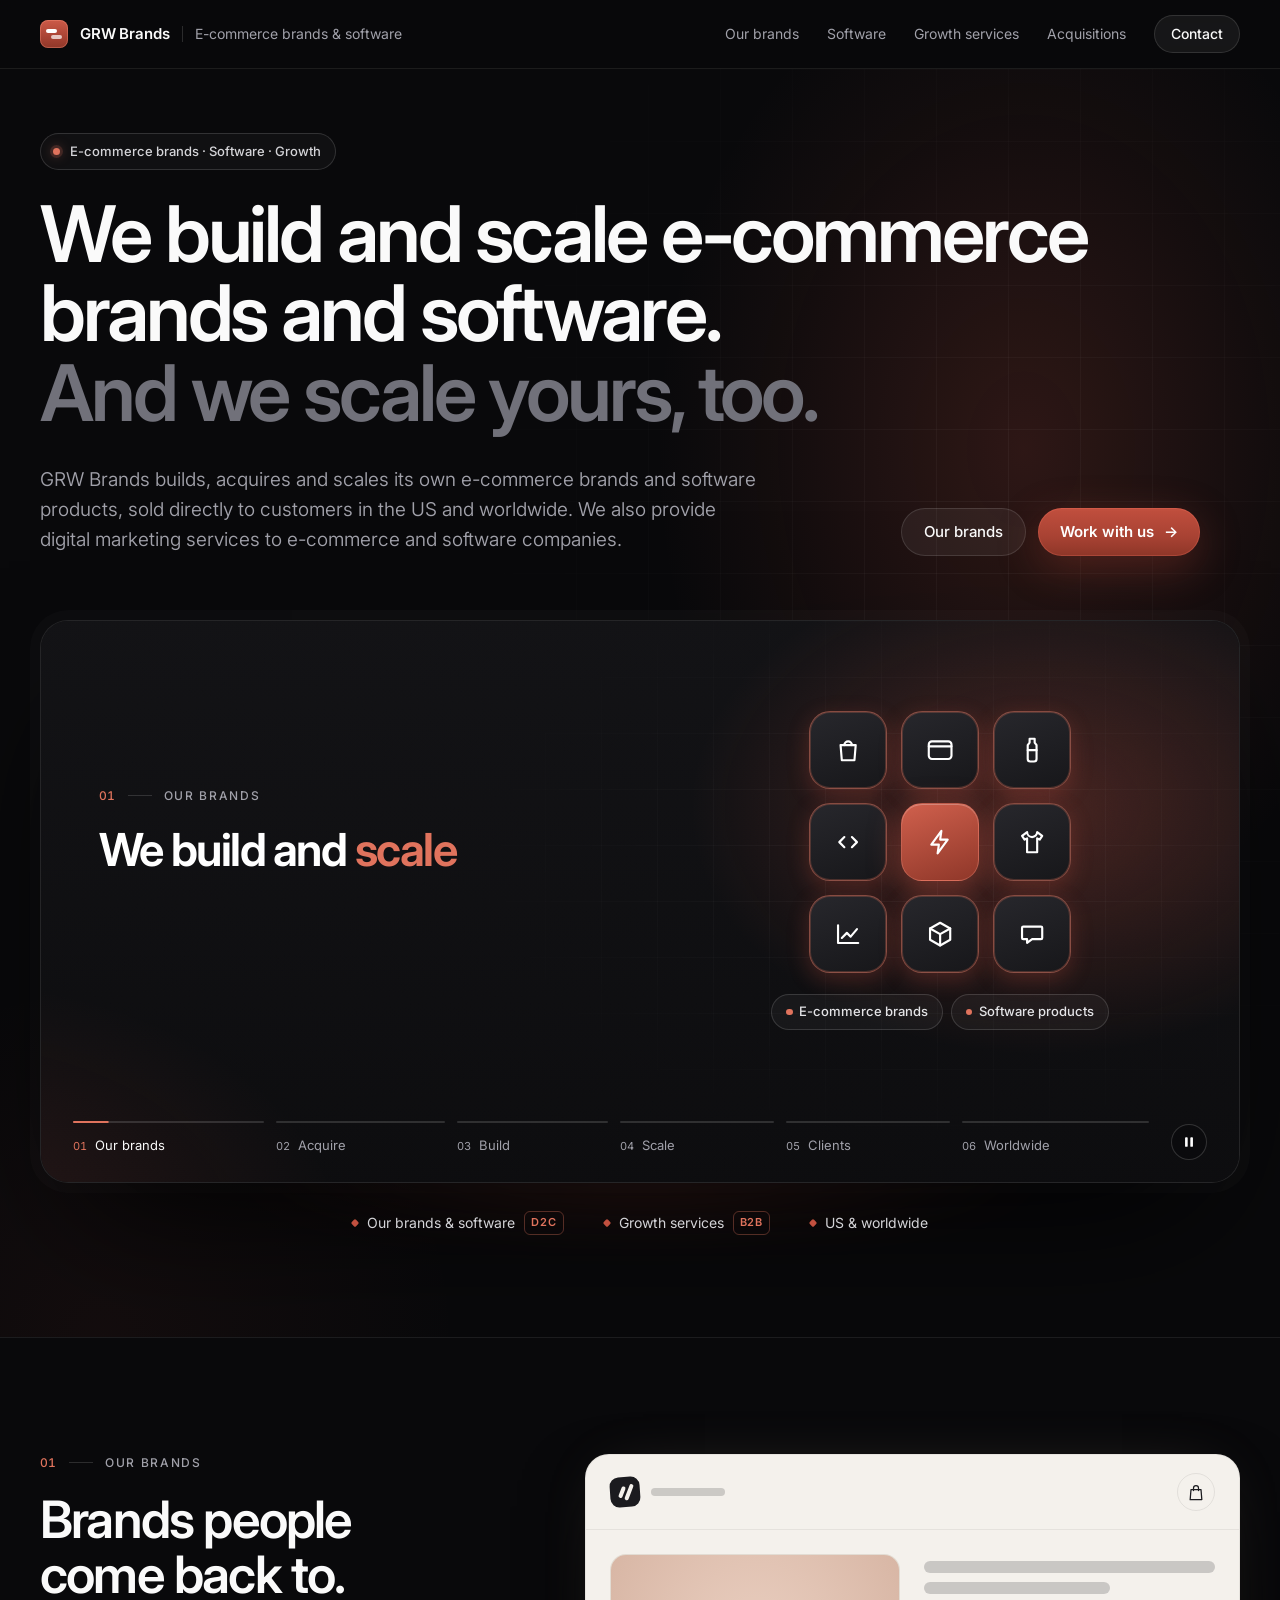
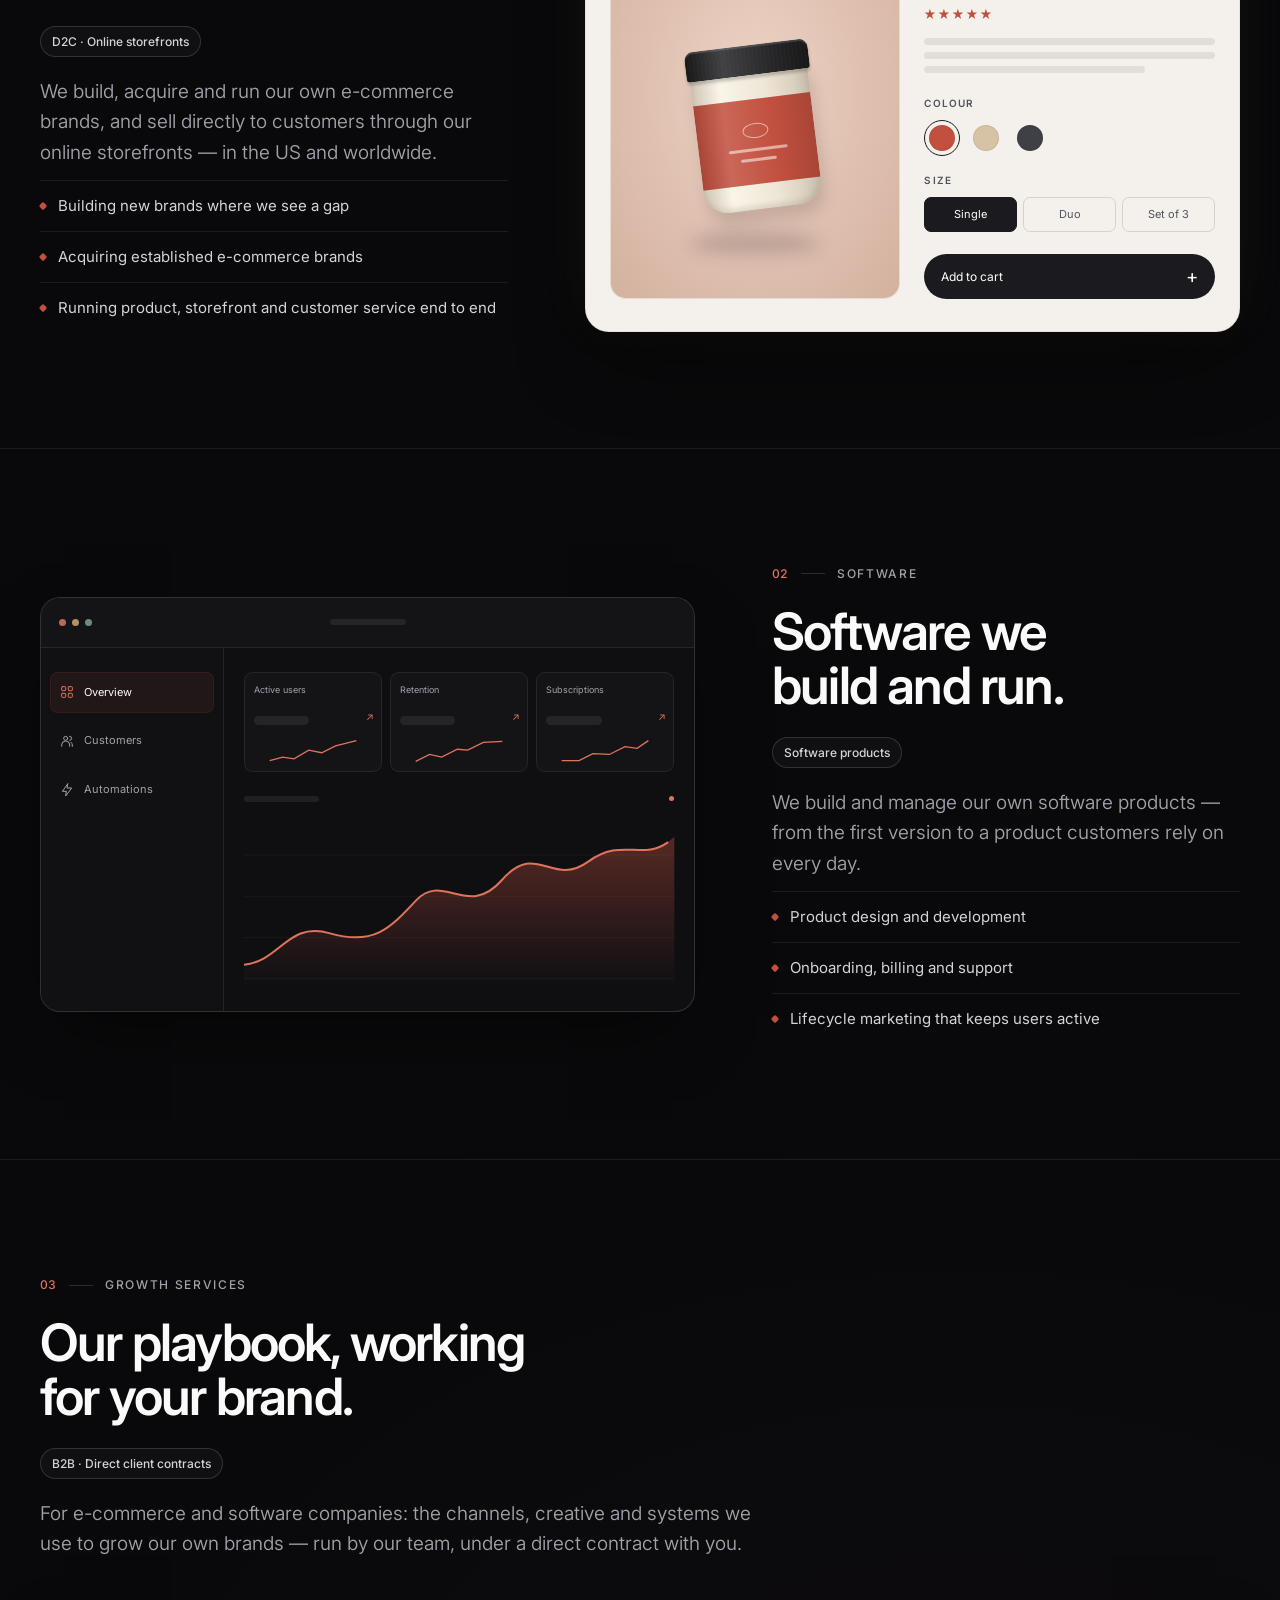
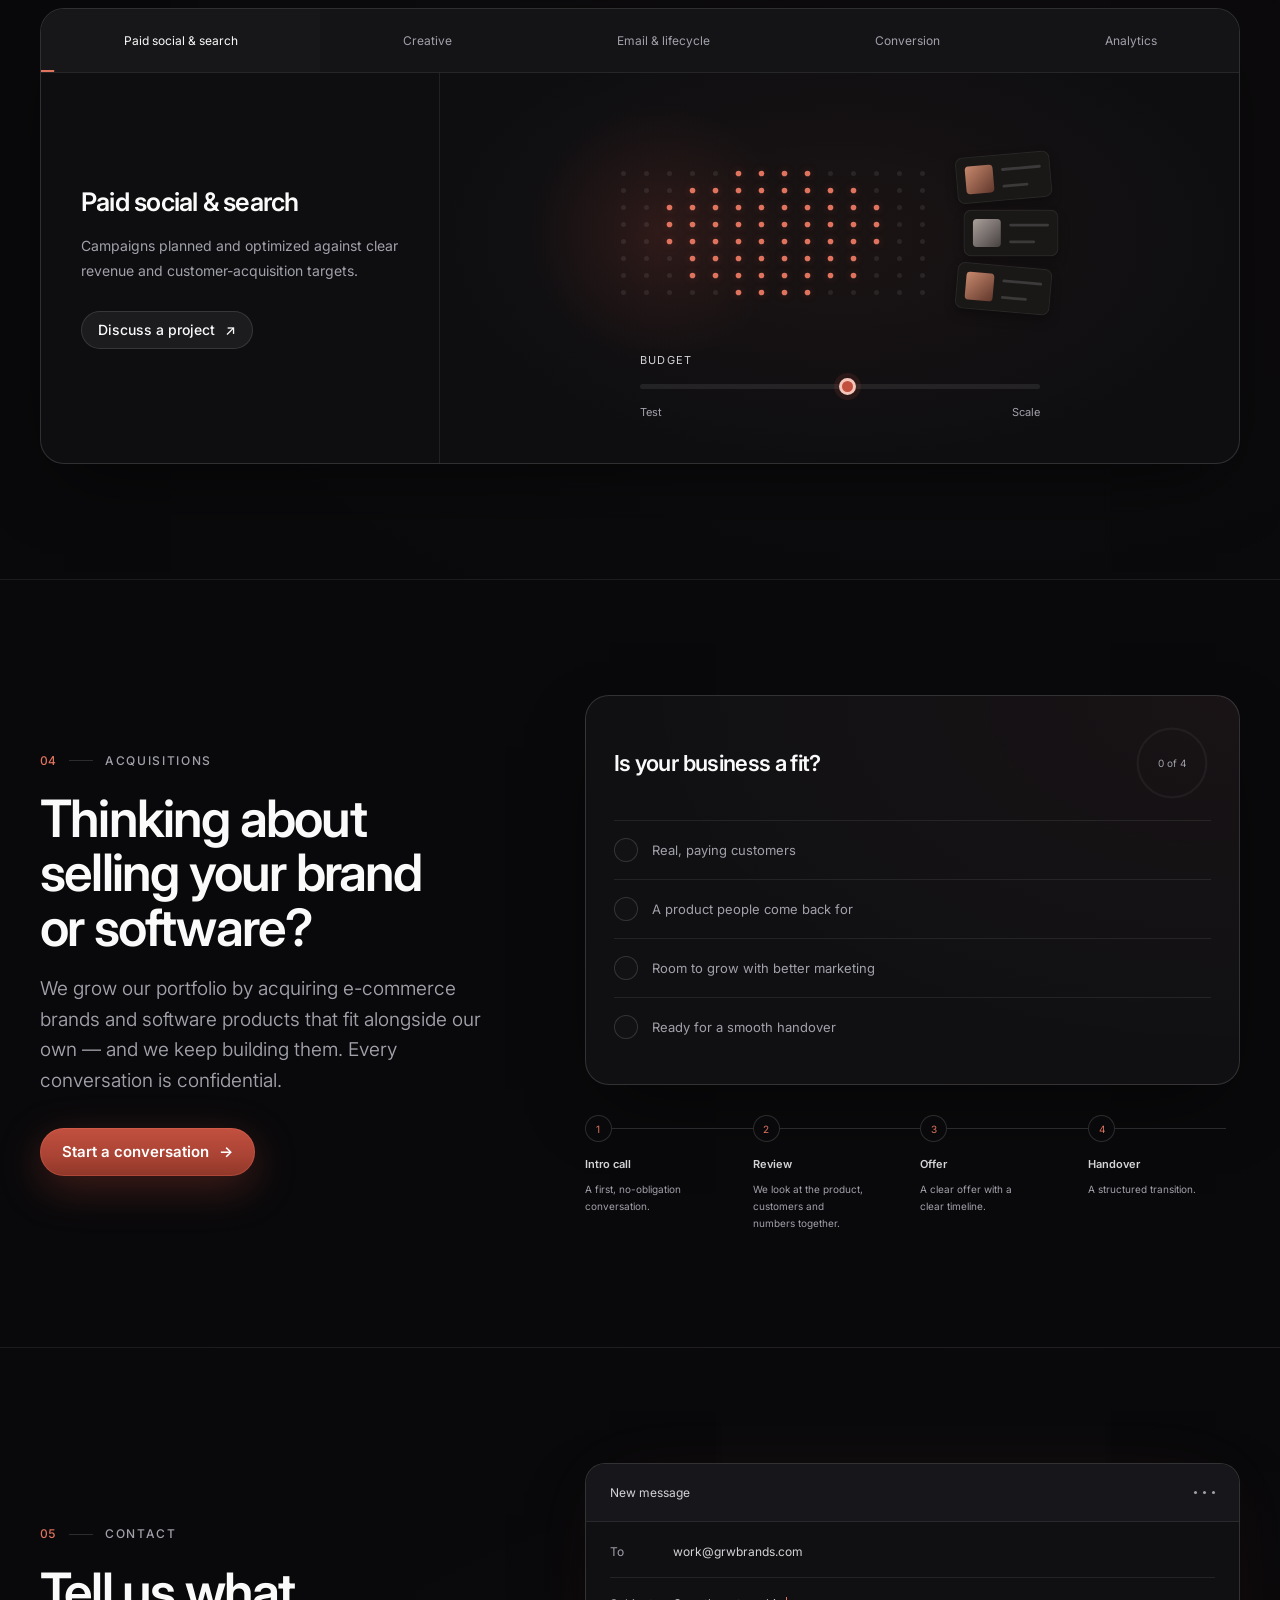
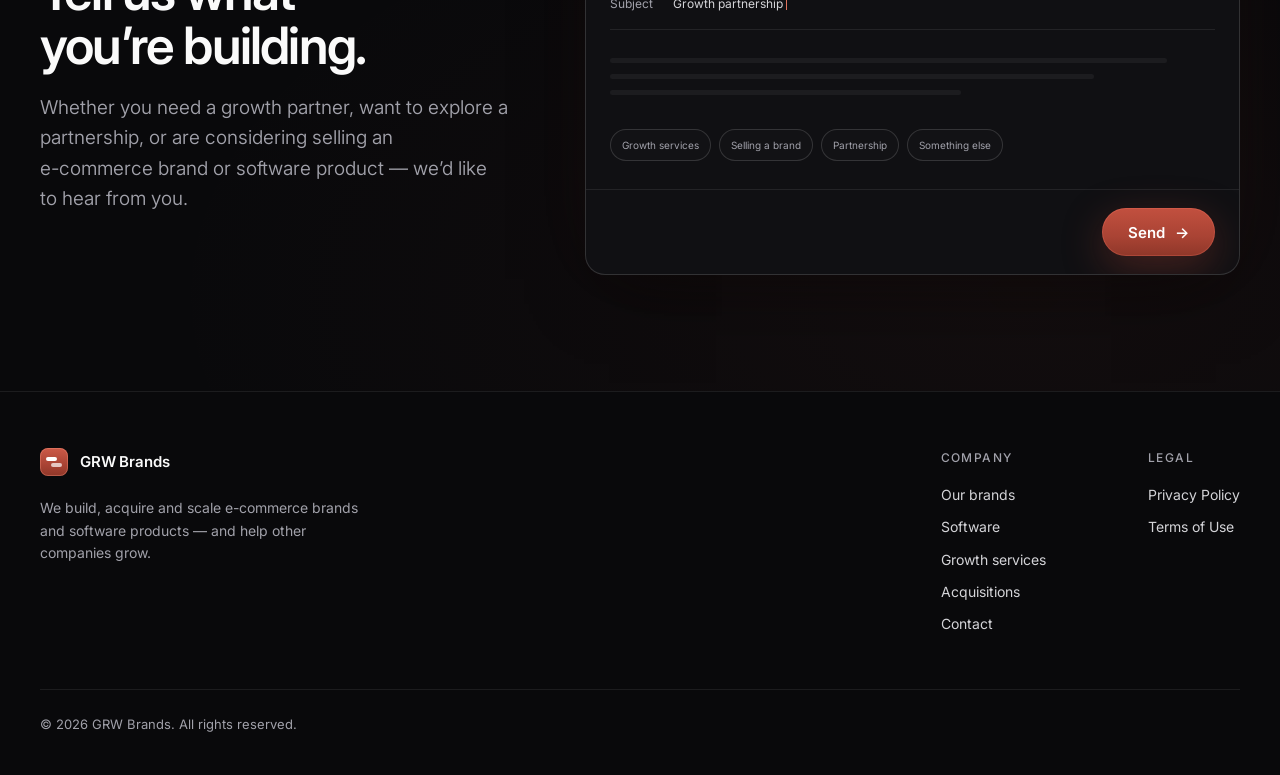
==== commit 364a47be: "Update website (2743967)" ====
--- a/index.html
+++ b/index.html
@@ -26,17 +26,8 @@
     "@context": "https://schema.org",
     "@type": "Organization",
     "name": "GRW Brands",
-    "legalName": "Nordhaven LLC",
     "url": "https://grwbrands.com/",
     "description": "GRW Brands builds, acquires and scales e-commerce brands and software products, and provides digital marketing services to e-commerce and software companies in the US and worldwide.",
-    "address": {
-      "@type": "PostalAddress",
-      "streetAddress": "312 W 2nd St, Unit A2299",
-      "addressLocality": "Casper",
-      "addressRegion": "WY",
-      "postalCode": "82601",
-      "addressCountry": "US"
-    },
     "areaServed": "Worldwide",
     "email": "work@grwbrands.com"
   }
@@ -431,7 +422,6 @@
       </div>
       <div class="footer-bottom">
         <p>© 2026 GRW Brands. All rights reserved.</p>
-        <p>Operated by Nordhaven LLC · 312 W 2nd St, Unit A2299, Casper, WY 82601</p>
       </div>
     </div>
   </footer>
